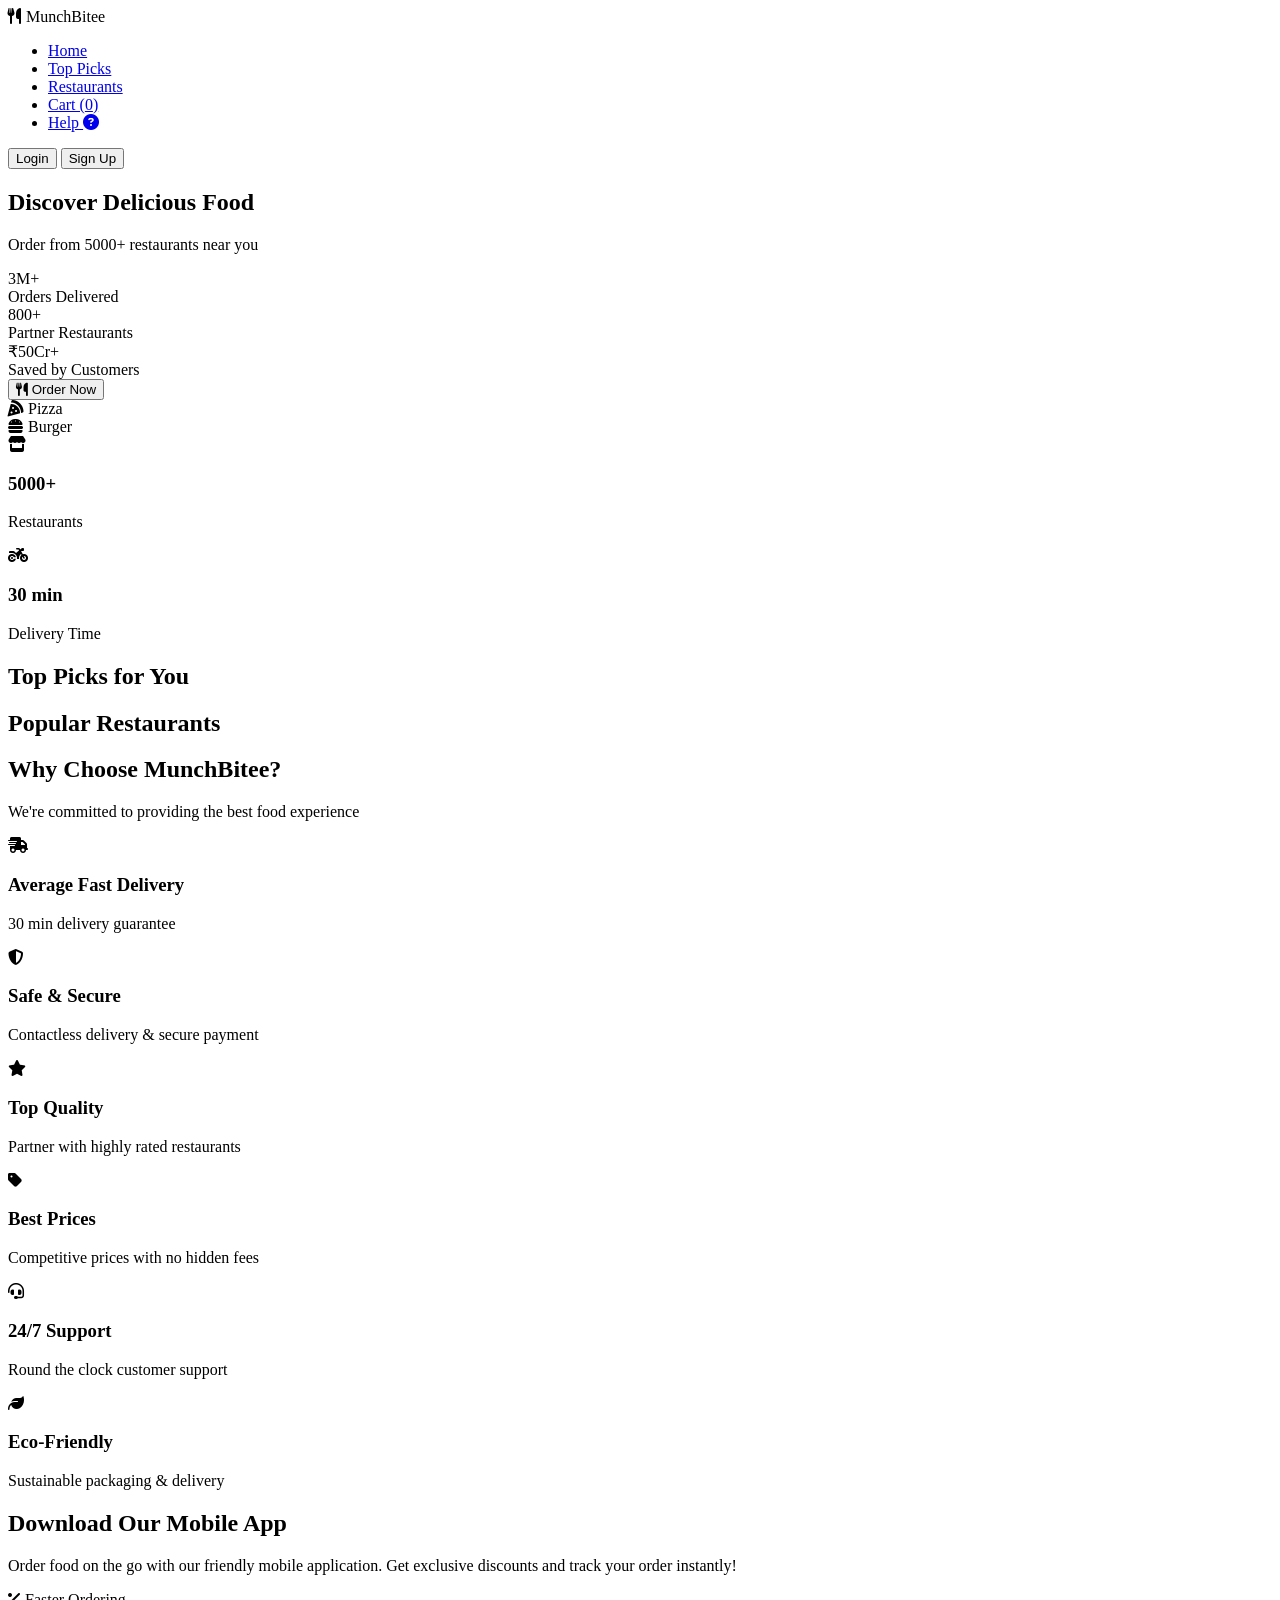
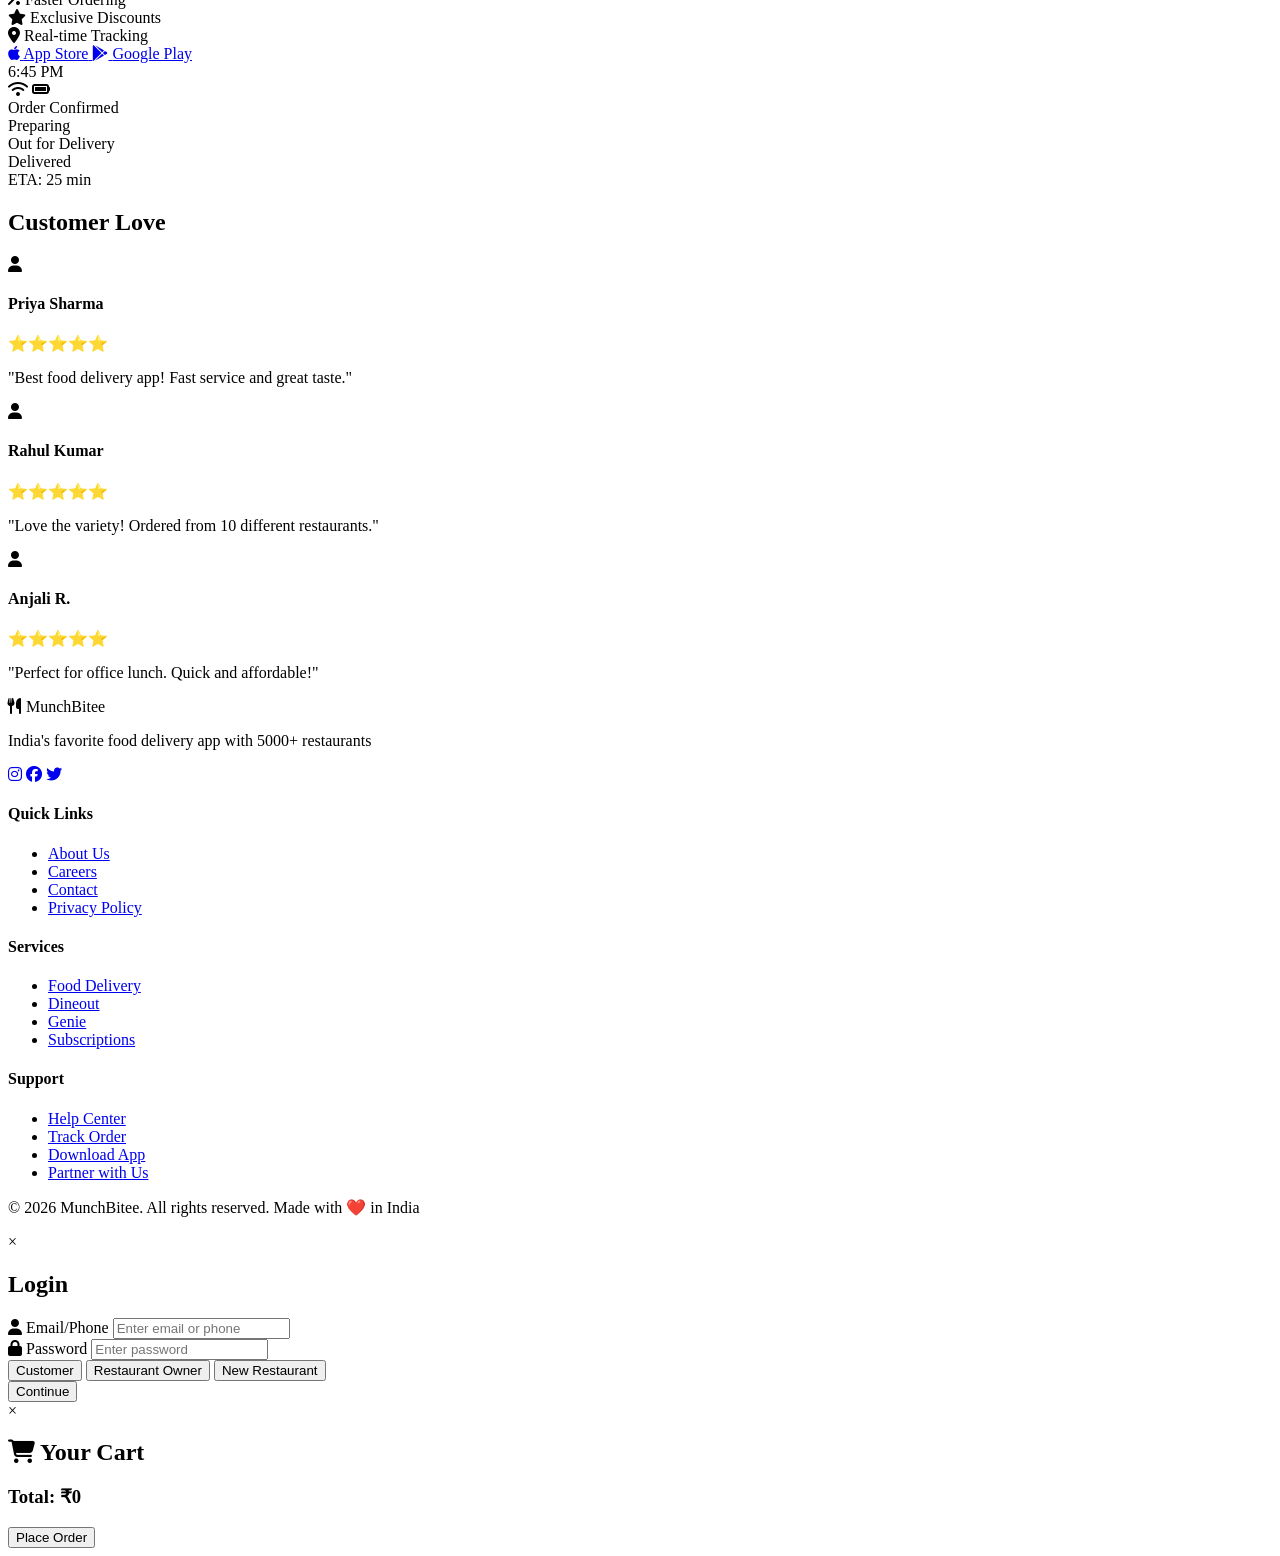
==== index.html @ c227f9e3 "added index.html" ====
<!DOCTYPE html>
<html lang="en">
<head>
    <meta charset="UTF-8">
    <meta name="viewport" content="width=device-width, initial-scale=1.0">
    <title>MunchMint - Best Food Delivery</title>
       <link rel="stylesheet" href="style.css">


    <link href="https://fonts.googleapis.com/css2?family=Poppins:wght@300;400;500;600;700&display=swap" rel="stylesheet">
    <link rel="stylesheet" href="https://cdnjs.cloudflare.com/ajax/libs/font-awesome/6.4.0/css/all.min.css">
</head>
<body>
    <!-- Header -->
    <header id="header">
        <nav class="navbar">
            <div class="nav-container">
                <div class="logo-section">
                    <div class="logo">
                        <i class="fas fa-utensils mint-logo"></i>
                        <span>MunchBitee</span>
                    </div>
                </div>
                <ul class="nav-menu">
                    <li><a href="#home" class="nav-link">Home</a></li>
                    <li><a href="#top-picks" class="nav-link">Top Picks</a></li>
                    <li><a href="#restaurants" class="nav-link">Restaurants</a></li>
                    <li><a href="cart.html" class="nav-link">Cart (<span id="cart-count">0</span>)</a></li>
                    <li><a href="help6.html" class="nav-link help-btn" >Help <i class="fas fa-question-circle"></i></a></li>
                </ul>
                <div class="auth-section" id="authSection">
                    <button class="btn btn-outline" onclick="showAuthModal('login')">Login</button>
                    <button class="btn btn-primary" onclick="showAuthModal('signup')">Sign Up</button>
                </div>
                <div class="hamburger" onclick="toggleMobileMenu()">
                    <span></span>
                    <span></span>
                    <span></span>
                </div>
            </div>
        </nav>
    </header>
<!-- Hero Section -->
<section id="home" class="hero">
    <div class="hero-content">
        <div class="hero-text">
            <h1 id="hero-title">Discover Delicious Food</h1>
            <p id="hero-subtitle">Order from 5000+ restaurants near you</p>
            <div class="hero-stats">
                <div class="stat">
                    <div class="stat-number">3M+</div>
                    <div>Orders Delivered</div>
                </div>
                <div class="stat">
                    <div class="stat-number">800+</div>
                    <div>Partner Restaurants</div>
                </div>
                <div class="stat">
                    <div class="stat-number">₹50Cr+</div>
                    <div>Saved by Customers</div>
                </div>
            </div>
            <div class="hero-buttons">
                <button class="btn btn-primary" onclick="scrollToSection('top-picks')">
                    <i class="fas fa-utensils"></i> Order Now
                </button>
            </div>
        </div>
        <div class="hero-image-container">
            <div id="hero-image" class="hero-image"></div>
        </div>
    </div>
</section>


    <!-- Stats Section (like screenshot) -->
    <section class="stats-section">
        <div class="container">
            <div class="stats-grid">
                <div class="food-item left-slide">
                    <i class="fas fa-pizza-slice"></i>
                    <span>Pizza</span>
                </div>
                <div class="food-item right-slide">
                    <i class="fas fa-hamburger"></i>
                    <span>Burger</span>
                </div>
                <div class="stat-card">
                    <div class="stat-icon"><i class="fas fa-store"></i></div>
                    <h3>5000+</h3>
                    <p>Restaurants</p>
                </div>
                <div class="stat-card">
                    <div class="stat-icon"><i class="fas fa-motorcycle"></i></div>
                    <h3>30 min</h3>
                    <p>Delivery Time</p>
                </div>
            </div>
        </div>
    </section>

    <!-- Top Picks -->
    <section id="top-picks" class="section top-picks-section">
        <div class="container">
            <h2 class="section-title">Top Picks for You</h2>
            <div class="top-picks-grid" id="topPicksGrid"></div>
        </div>
    </section>

    <!-- Restaurants -->
    <section id="restaurants" class="section restaurants-section">
        <div class="container">
            <h2 class="section-title">Popular Restaurants</h2>
            <div class="restaurants-grid" id="restaurantsGrid"></div>
        </div>
    </section>

    <!-- Why Choose Us Section -->
<section class="why-choose-section">
    <div class="container">
        <div class="section-header">
            <h2 class="section-title">Why Choose MunchBitee?</h2>
            <p class="section-subtitle">We're committed to providing the best food experience</p>
        </div>
        <div class="features-grid">
            <div class="feature-card">
                <div class="feature-icon">
                    <i class="fas fa-shipping-fast"></i>
                </div>
                <h3>Average Fast Delivery</h3>
                <p>30 min delivery guarantee</p>
            </div>
            <div class="feature-card">
                <div class="feature-icon">
                    <i class="fas fa-shield-alt"></i>
                </div>
                <h3>Safe & Secure</h3>
                <p>Contactless delivery & secure payment</p>
            </div>
            <div class="feature-card">
                <div class="feature-icon">
                    <i class="fas fa-star"></i>
                </div>
                <h3>Top Quality</h3>
                <p>Partner with highly rated restaurants</p>
            </div>
            <div class="feature-card">
                <div class="feature-icon">
                    <i class="fas fa-tag"></i>
                </div>
                <h3>Best Prices</h3>
                <p>Competitive prices with no hidden fees</p>
            </div>
            <div class="feature-card">
                <div class="feature-icon">
                    <i class="fas fa-headset"></i>
                </div>
                <h3>24/7 Support</h3>
                <p>Round the clock customer support</p>
            </div>
            <div class="feature-card">
                <div class="feature-icon">
                    <i class="fas fa-leaf"></i>
                </div>
                <h3>Eco-Friendly</h3>
                <p>Sustainable packaging & delivery</p>
            </div>
        </div>
    </div>
</section>

<!-- Download App Section -->
<section class="download-app-section">
    <div class="container">
        <div class="app-promo-content">
            <div class="app-info">
                <h2>Download Our Mobile App</h2>
                <p>Order food on the go with our friendly mobile application. Get exclusive discounts and track your order instantly!</p>
                <div class="app-features">
                    <div class="app-feature">
                        <i class="fas fa-percent"></i>
                        <span>Faster Ordering</span>
                    </div>
                    <div class="app-feature">
                        <i class="fas fa-star"></i>
                        <span>Exclusive Discounts</span>
                    </div>
                    <div class="app-feature">
                        <i class="fas fa-map-marker-alt"></i>
                        <span>Real-time Tracking</span>
                    </div>
                </div>
                <div class="app-buttons">
                    <a href="#" class="app-store-btn">
                        <i class="fab fa-apple"></i>
                        <span>App Store</span>
                    </a>
                    <a href="#" class="play-store-btn">
                        <i class="fab fa-google-play"></i>
                        <span>Google Play</span>
                    </a>
                </div>
            </div>
            <div class="app-mockup">
                <div class="phone-frame">
                    <div class="phone-screen">
                        <div class="screen-header">
                            <span class="time">6:45 PM</span>
                            <div class="status-icons">
                                <i class="fas fa-wifi"></i>
                                <i class="fas fa-battery-full"></i>
                            </div>
                        </div>
                        <div class="screen-content">
                            <div class="order-status">
                                <div class="status-item">
                                    <div class="status-icon green"></div>
                                    <span>Order Confirmed</span>
                                </div>
                                <div class="status-item">
                                    <div class="status-icon yellow"></div>
                                    <span>Preparing</span>
                                </div>
                                <div class="status-item">
                                    <div class="status-icon orange"></div>
                                    <span>Out for Delivery</span>
                                </div>
                                <div class="status-item">
                                    <div class="status-icon blue"></div>
                                    <span>Delivered</span>
                                </div>
                            </div>
                            <div class="estimated-time">ETA: 25 min</div>
                        </div>
                    </div>
                </div>
            </div>
        </div>
    </div>
</section>




    <!-- Feedback Section -->
    <section class="feedback-section">
        <div class="container">
            <h2>Customer Love</h2>
            <div class="feedback-grid">
                <div class="feedback-card">
                    <div class="feedback-header">
                        <i class="fas fa-user"></i>
                        <div>
                            <h4>Priya Sharma</h4>
                            <div class="rating">⭐⭐⭐⭐⭐</div>
                        </div>
                    </div>
                    <p>"Best food delivery app! Fast service and great taste."</p>
                </div>
                <div class="feedback-card">
                    <div class="feedback-header">
                        <i class="fas fa-user"></i>
                        <div>
                            <h4>Rahul Kumar</h4>
                            <div class="rating">⭐⭐⭐⭐⭐</div>
                        </div>
                    </div>
                    <p>"Love the variety! Ordered from 10 different restaurants."</p>
                </div>
                <div class="feedback-card">
                    <div class="feedback-header">
                        <i class="fas fa-user"></i>
                        <div>
                            <h4>Anjali R.</h4>
                            <div class="rating">⭐⭐⭐⭐⭐</div>
                        </div>
                    </div>
                    <p>"Perfect for office lunch. Quick and affordable!"</p>
                </div>
            </div>
        </div>
    </section>

    <!-- Footer -->
    <footer class="footer">
        <div class="container">
            <div class="footer-content">
                <div class="footer-section">
                    <div class="logo">
                        <i class="fas fa-utensils mint-logo"></i>
                        <span>MunchBitee</span>
                    </div>
                    <p>India's favorite food delivery app with 5000+ restaurants</p>
                    <div class="social-links">
                        <a href="#"><i class="fab fa-instagram"></i></a>
                        <a href="#"><i class="fab fa-facebook"></i></a>
                        <a href="#"><i class="fab fa-twitter"></i></a>
                    </div>
                </div>
                <div class="footer-section">
                    <h4>Quick Links</h4>
                    <ul>
                        <li><a href="#">About Us</a></li>
                        <li><a href="#">Careers</a></li>
                        <li><a href="#">Contact</a></li>
                        <li><a href="#">Privacy Policy</a></li>
                    </ul>
                </div>
                <div class="footer-section">
                    <h4>Services</h4>
                    <ul>
                        <li><a href="#">Food Delivery</a></li>
                        <li><a href="#">Dineout</a></li>
                        <li><a href="#">Genie</a></li>
                        <li><a href="#">Subscriptions</a></li>
                    </ul>
                </div>
                <div class="footer-section">
                    <h4>Support</h4>
                    <ul>
                        <li><a href="#" onclick="showHelp()">Help Center</a></li>
                        <li><a href="#">Track Order</a></li>
                        <li><a href="#">Download App</a></li>
                        <li><a href="#">Partner with Us</a></li>
                    </ul>
                </div>
            </div>
            <div class="footer-bottom">
                <p>&copy; 2026 MunchBitee. All rights reserved. Made with ❤️ in India</p>
            </div>
        </div>
    </footer>

    <!-- Modals -->
    <div id="authModal" class="modal">
        <div class="modal-content">
            <span class="close" onclick="closeModal()">&times;</span>
            <h2 id="modalTitle">Login</h2>
            <form id="authForm">
                <div class="form-group">
                    <label><i class="fas fa-user"></i> Email/Phone</label>
                    <input type="text" id="authInput" placeholder="Enter email or phone" required>
                </div>
                <div class="form-group">
                    <label><i class="fas fa-lock"></i> Password</label>
                    <input type="password" id="password" placeholder="Enter password" required>
                </div>
                <div class="auth-tabs">
                    <button type="button" class="tab-btn active" data-role="user">Customer</button>
                    <button type="button" class="tab-btn" data-role="owner">Restaurant Owner</button>
                    <button type="button" class="tab-btn" data-role="new-restaurant">New Restaurant</button>
                </div>
                <button type="submit" class="btn btn-primary full-width">Continue</button>
            </form>
        </div>
    </div>

    <div id="cartModal" class="modal">
        <div class="modal-content large">
            <span class="close" onclick="closeCart()">&times;</span>
            <h2><i class="fas fa-shopping-cart"></i> Your Cart</h2>
            <div id="cartItemsContainer"></div>
            <div class="cart-total">
                <h3>Total: <span id="cartTotal">₹0</span></h3>
                <button class="btn btn-primary full-width" onclick="placeOrder()">Place Order</button>
            </div>
        </div>
    </div>
<script src="script.js"></script>

   <script src="js/cart.js"></script>



</body>
</html>
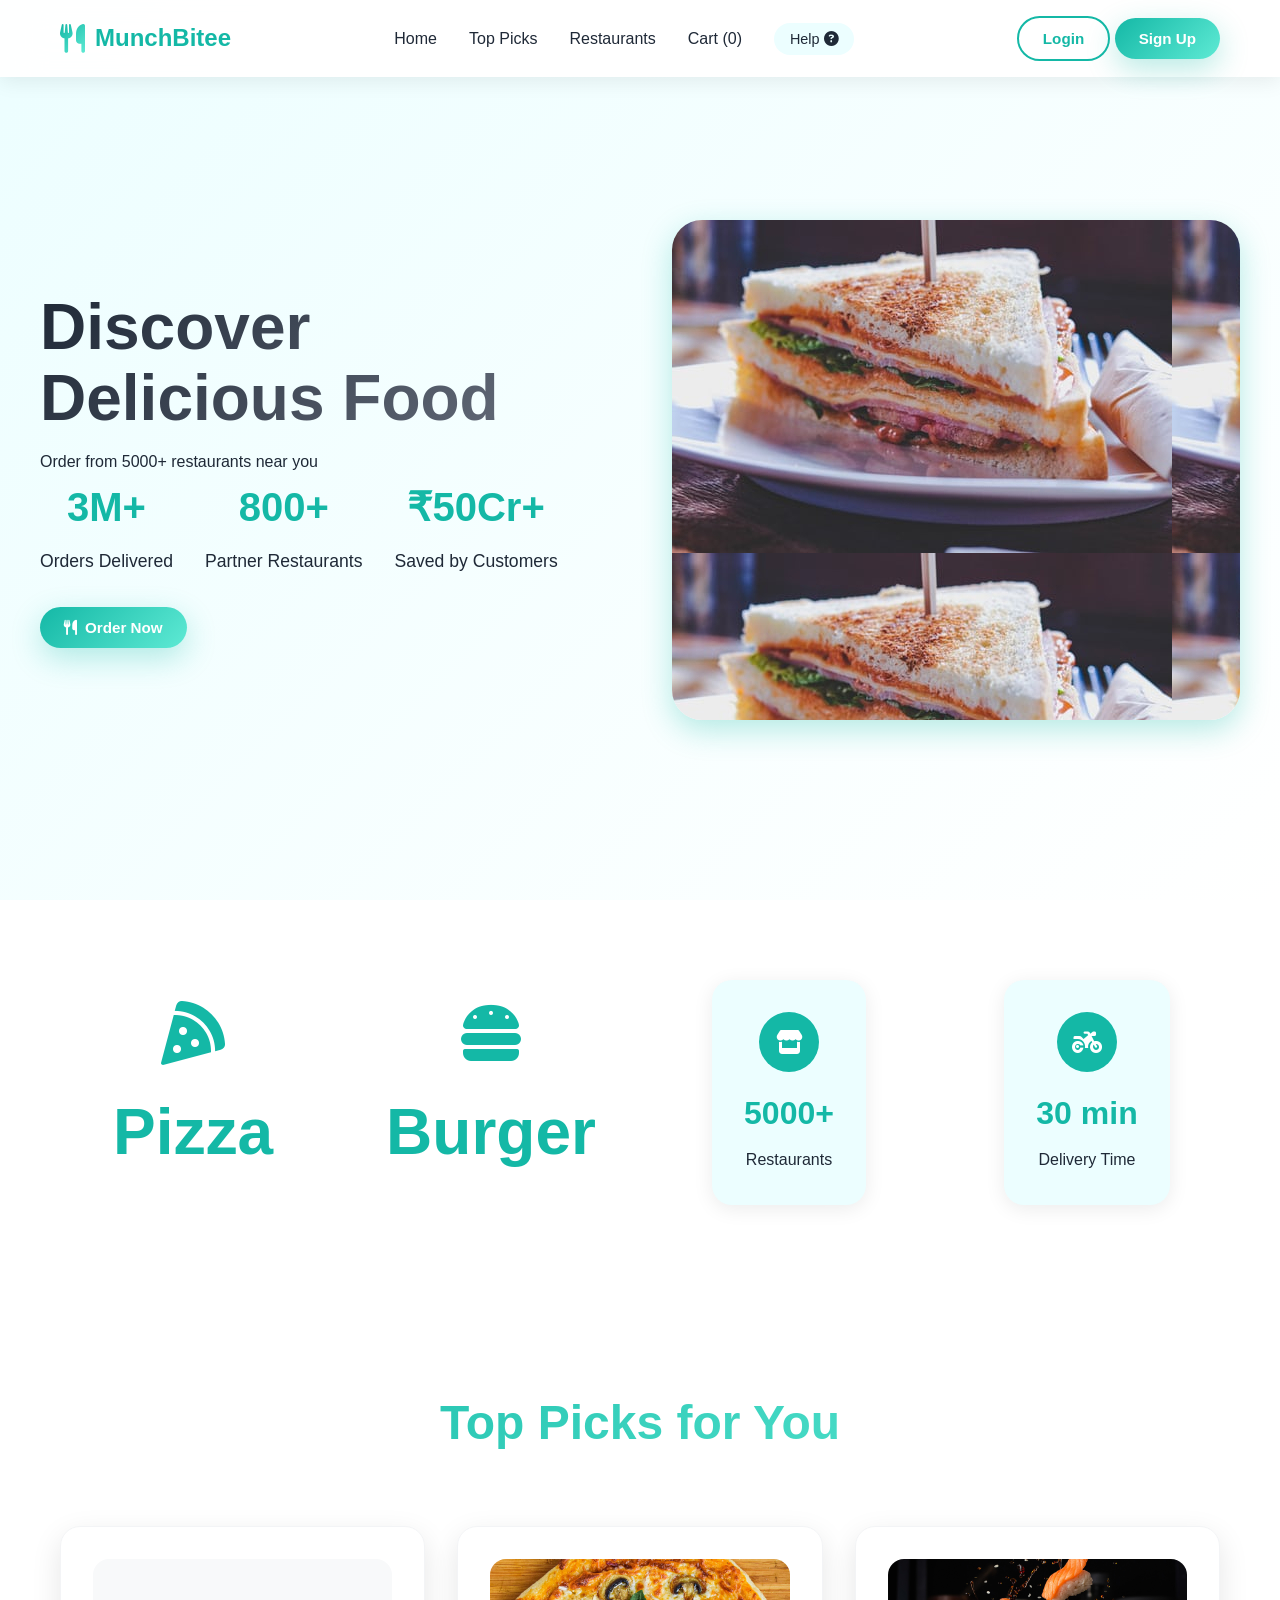
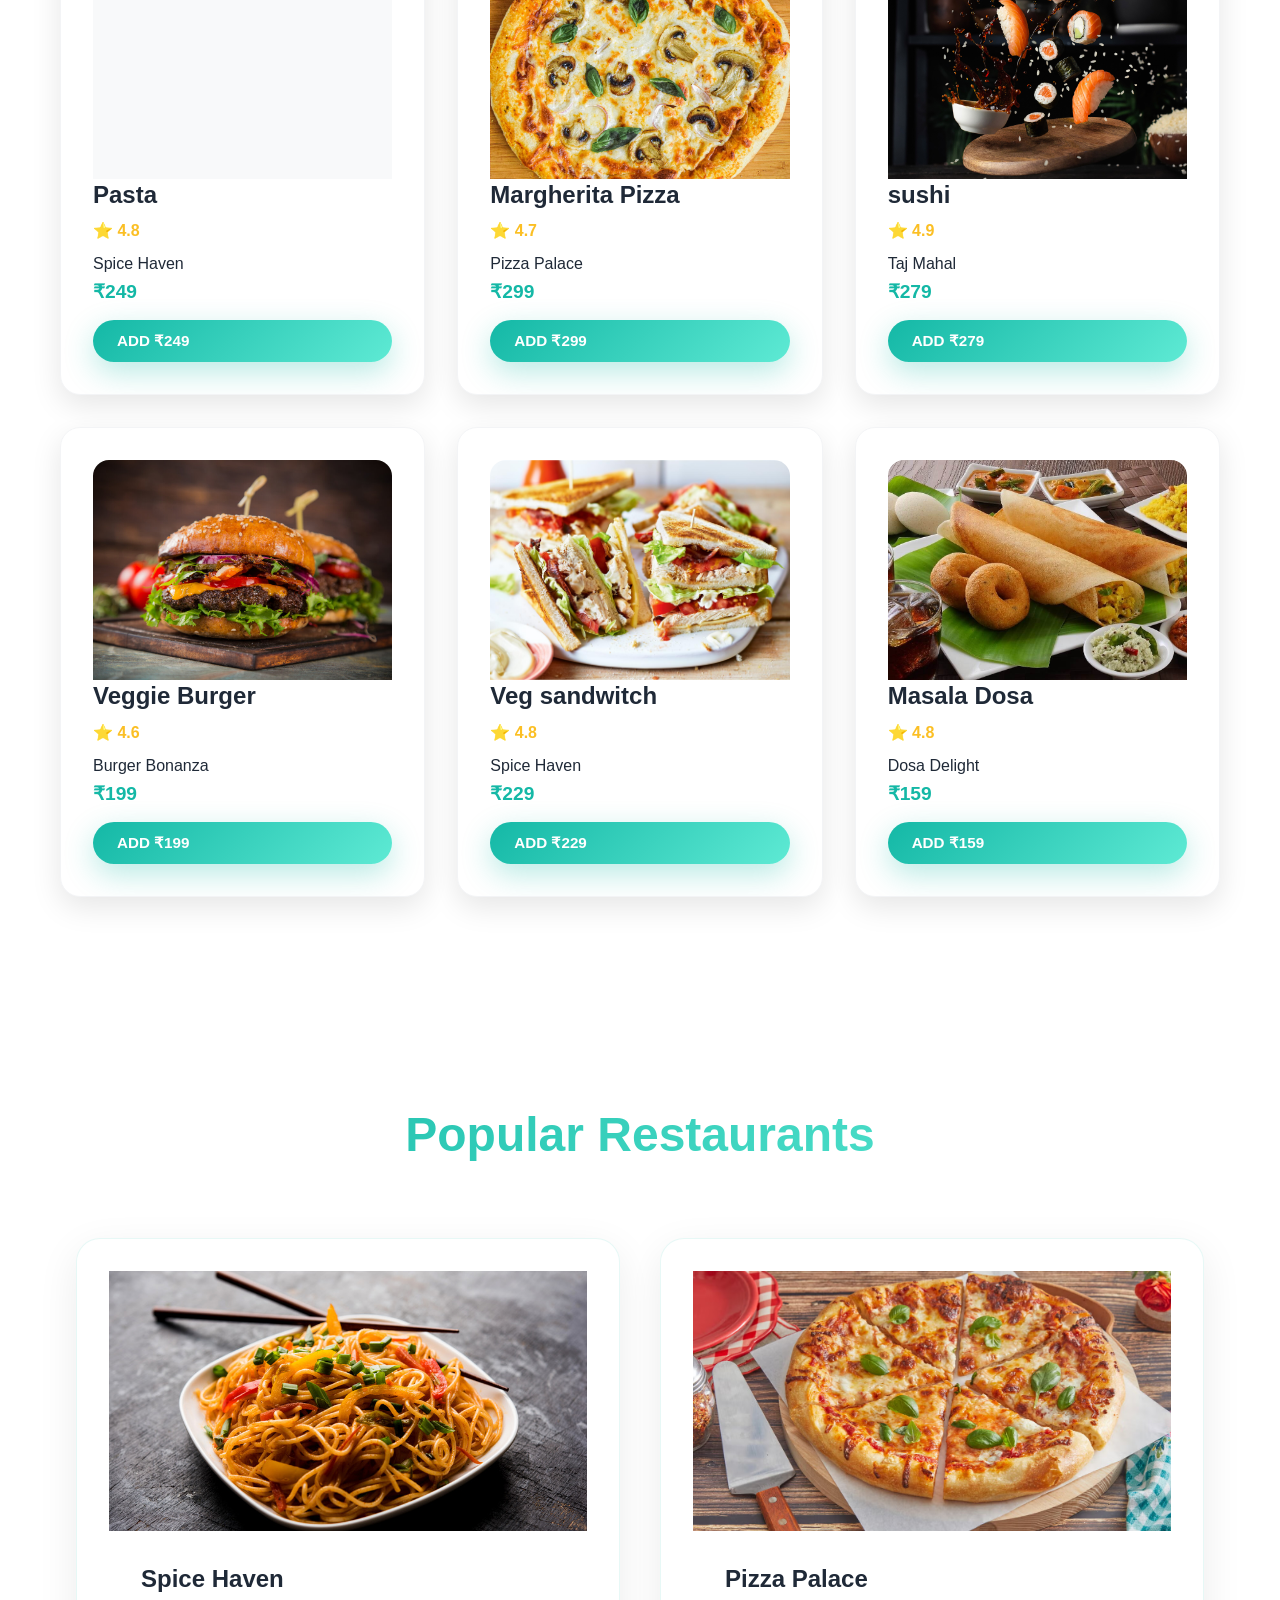
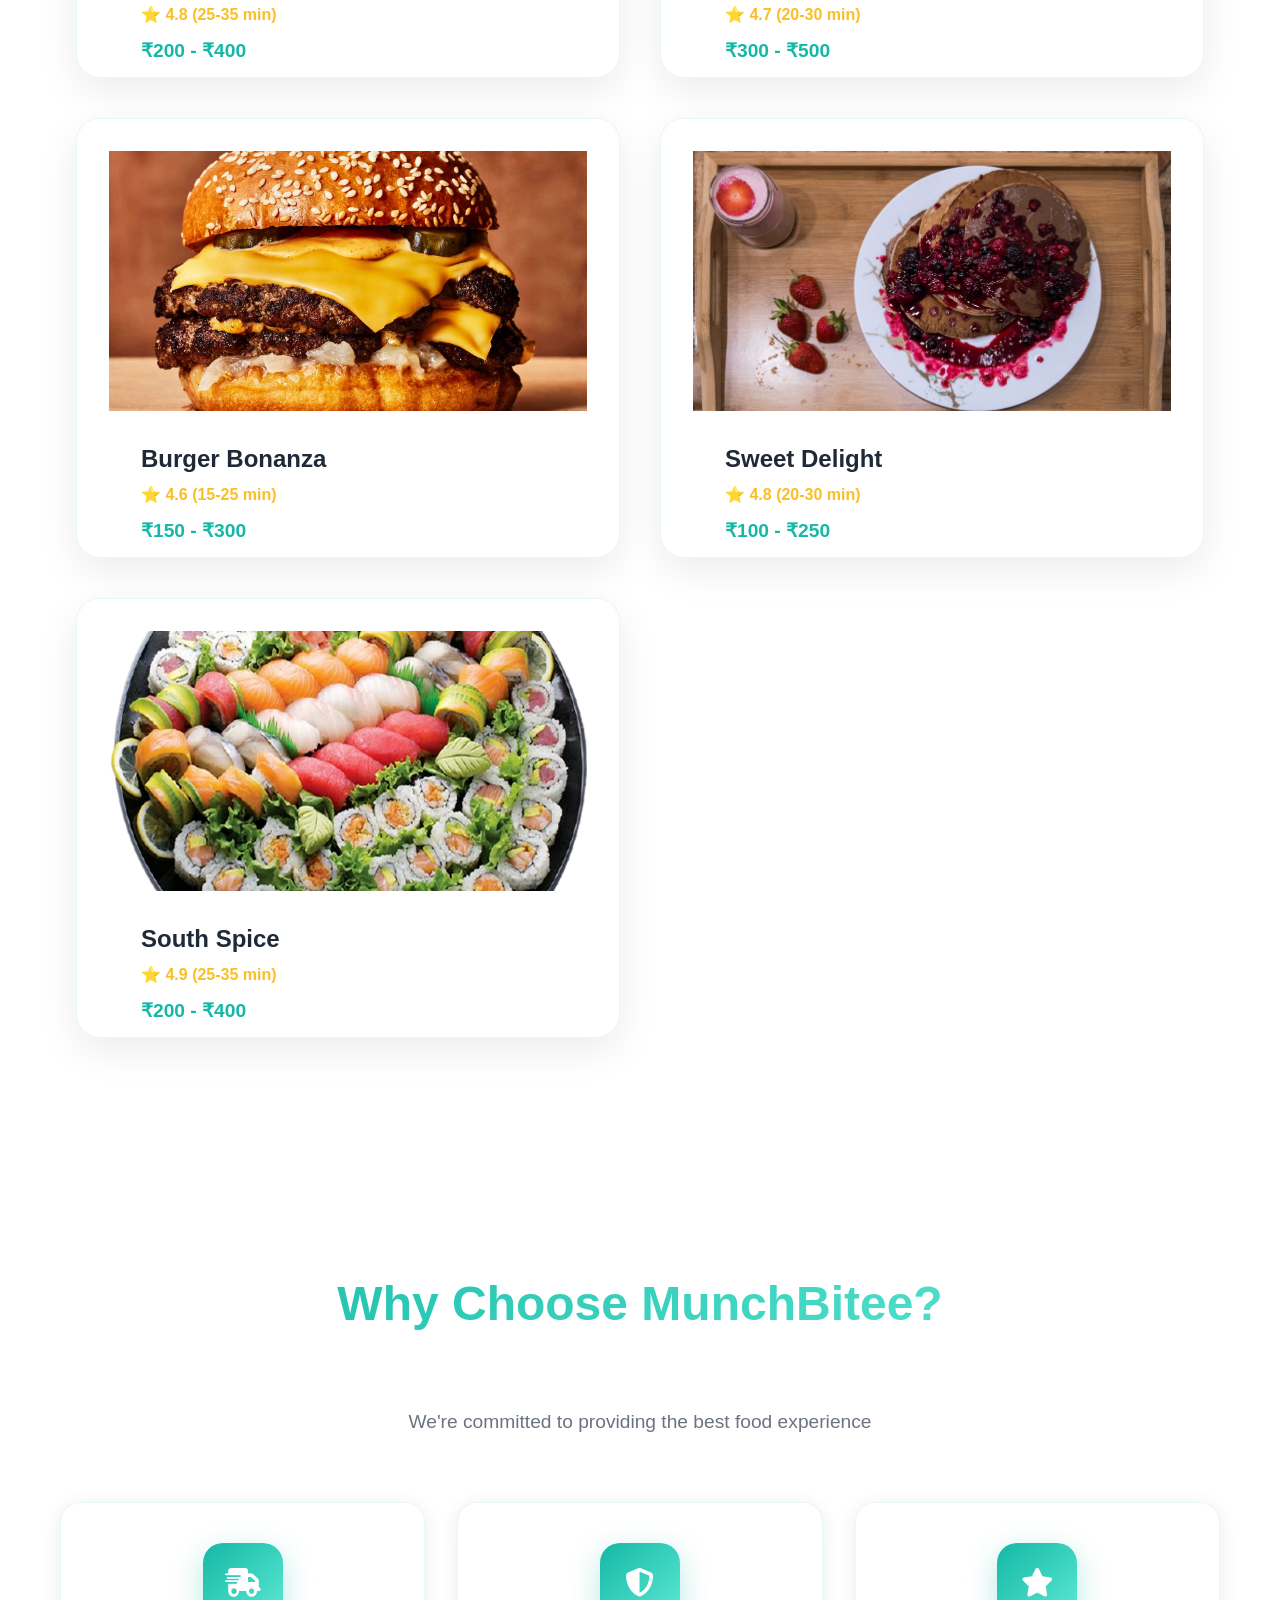
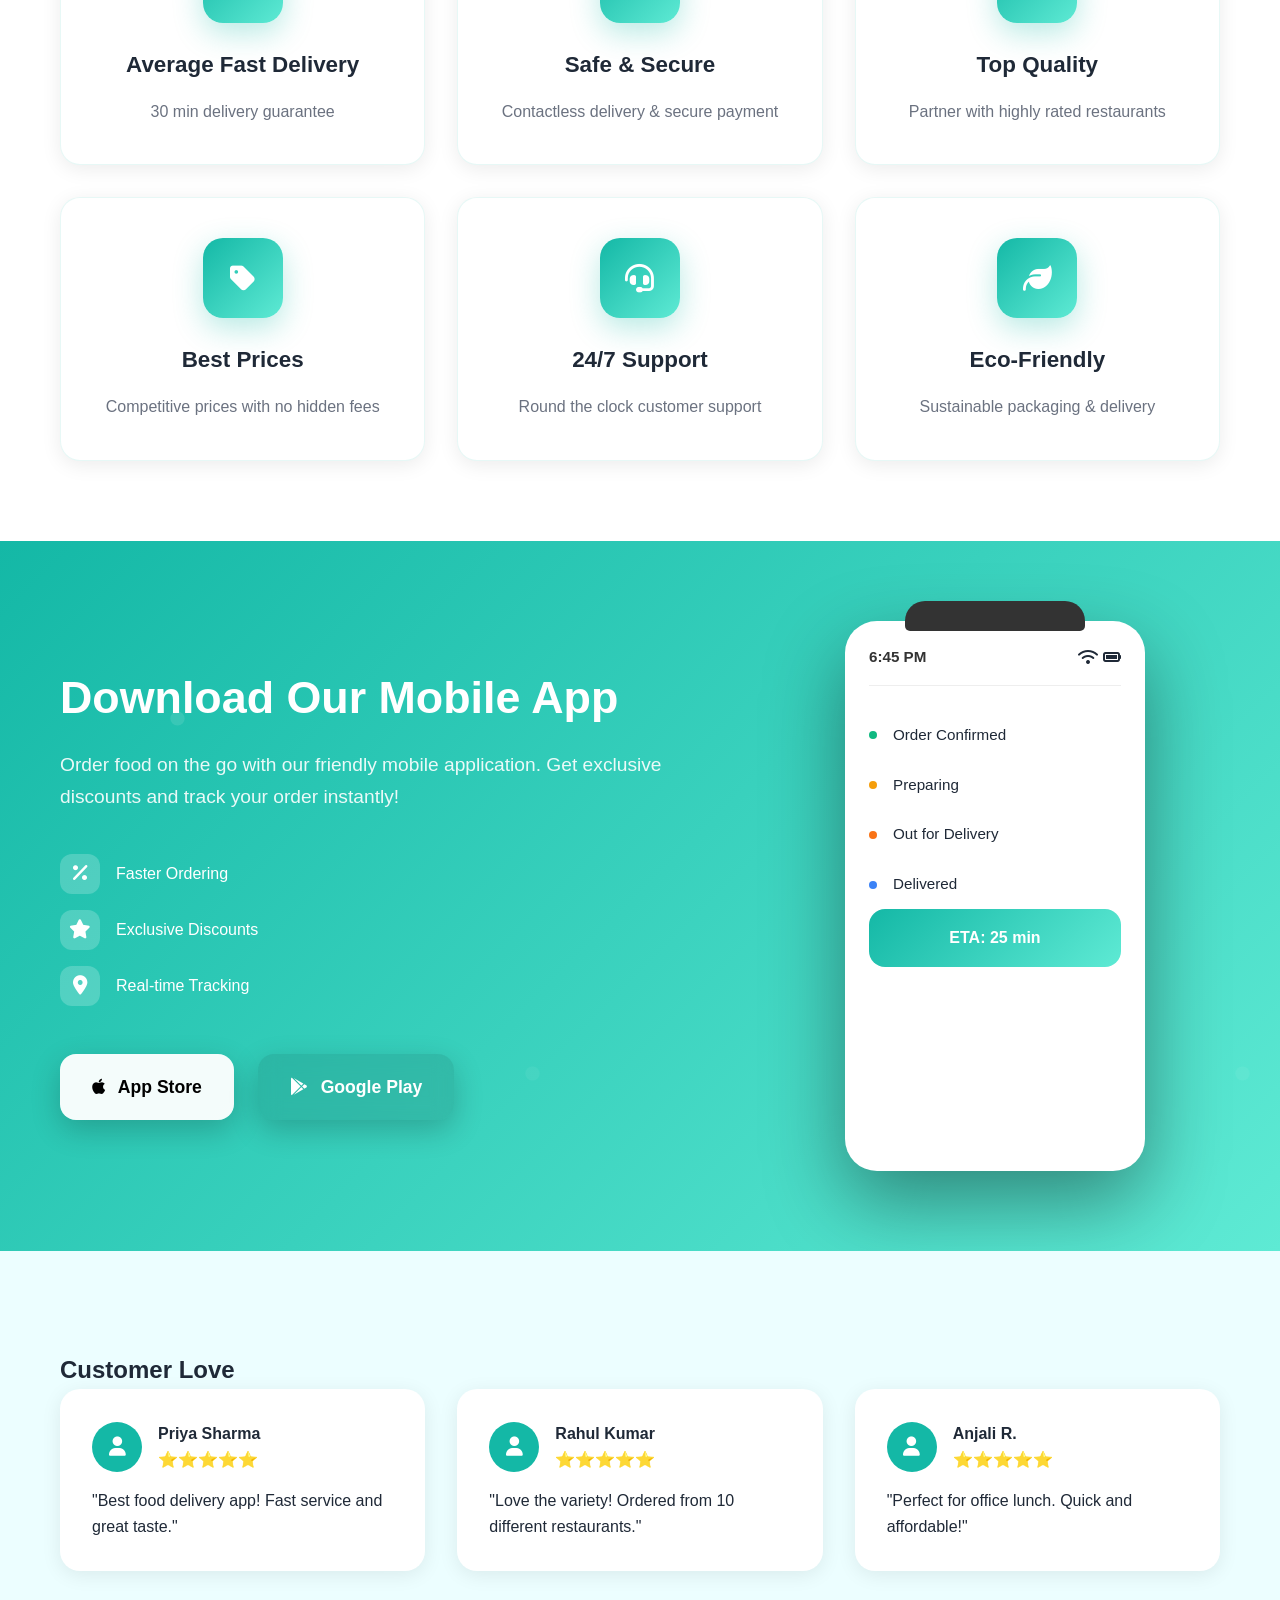
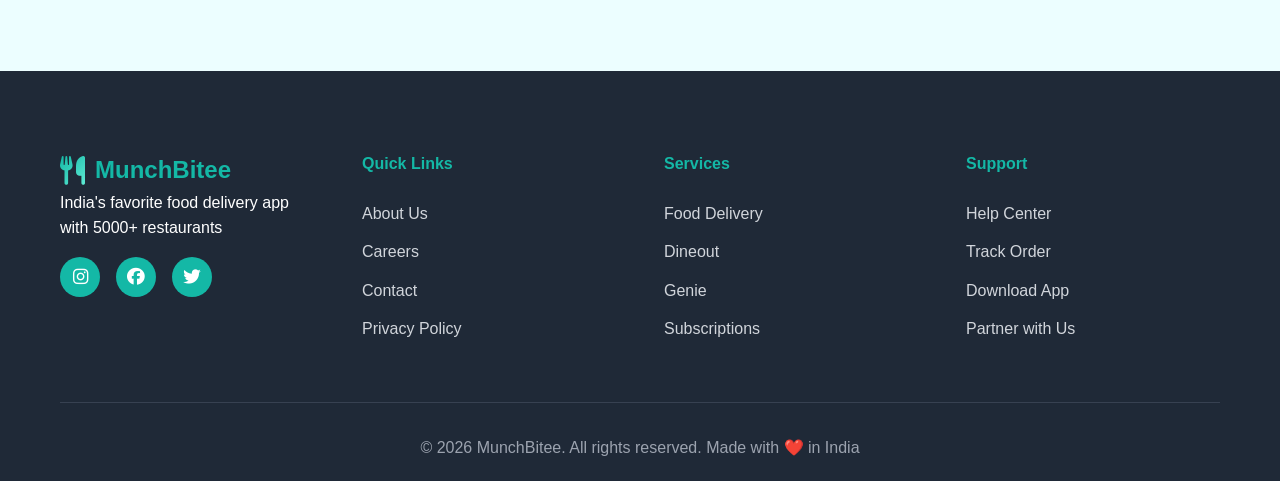
==== commit 99809079: "first commit" ====
--- a/index.html
+++ b/index.html
@@ -1,376 +1,376 @@
-<!DOCTYPE html>
-<html lang="en">
-<head>
-    <meta charset="UTF-8">
-    <meta name="viewport" content="width=device-width, initial-scale=1.0">
-    <title>MunchMint - Best Food Delivery</title>
-       <link rel="stylesheet" href="style.css">
-
-
-    <link href="https://fonts.googleapis.com/css2?family=Poppins:wght@300;400;500;600;700&display=swap" rel="stylesheet">
-    <link rel="stylesheet" href="https://cdnjs.cloudflare.com/ajax/libs/font-awesome/6.4.0/css/all.min.css">
-</head>
-<body>
-    <!-- Header -->
-    <header id="header">
-        <nav class="navbar">
-            <div class="nav-container">
-                <div class="logo-section">
-                    <div class="logo">
-                        <i class="fas fa-utensils mint-logo"></i>
-                        <span>MunchBitee</span>
-                    </div>
-                </div>
-                <ul class="nav-menu">
-                    <li><a href="#home" class="nav-link">Home</a></li>
-                    <li><a href="#top-picks" class="nav-link">Top Picks</a></li>
-                    <li><a href="#restaurants" class="nav-link">Restaurants</a></li>
-                    <li><a href="cart.html" class="nav-link">Cart (<span id="cart-count">0</span>)</a></li>
-                    <li><a href="help6.html" class="nav-link help-btn" >Help <i class="fas fa-question-circle"></i></a></li>
-                </ul>
-                <div class="auth-section" id="authSection">
-                    <button class="btn btn-outline" onclick="showAuthModal('login')">Login</button>
-                    <button class="btn btn-primary" onclick="showAuthModal('signup')">Sign Up</button>
-                </div>
-                <div class="hamburger" onclick="toggleMobileMenu()">
-                    <span></span>
-                    <span></span>
-                    <span></span>
-                </div>
-            </div>
-        </nav>
-    </header>
-<!-- Hero Section -->
-<section id="home" class="hero">
-    <div class="hero-content">
-        <div class="hero-text">
-            <h1 id="hero-title">Discover Delicious Food</h1>
-            <p id="hero-subtitle">Order from 5000+ restaurants near you</p>
-            <div class="hero-stats">
-                <div class="stat">
-                    <div class="stat-number">3M+</div>
-                    <div>Orders Delivered</div>
-                </div>
-                <div class="stat">
-                    <div class="stat-number">800+</div>
-                    <div>Partner Restaurants</div>
-                </div>
-                <div class="stat">
-                    <div class="stat-number">₹50Cr+</div>
-                    <div>Saved by Customers</div>
-                </div>
-            </div>
-            <div class="hero-buttons">
-                <button class="btn btn-primary" onclick="scrollToSection('top-picks')">
-                    <i class="fas fa-utensils"></i> Order Now
-                </button>
-            </div>
-        </div>
-        <div class="hero-image-container">
-            <div id="hero-image" class="hero-image"></div>
-        </div>
-    </div>
-</section>
-
-
-    <!-- Stats Section (like screenshot) -->
-    <section class="stats-section">
-        <div class="container">
-            <div class="stats-grid">
-                <div class="food-item left-slide">
-                    <i class="fas fa-pizza-slice"></i>
-                    <span>Pizza</span>
-                </div>
-                <div class="food-item right-slide">
-                    <i class="fas fa-hamburger"></i>
-                    <span>Burger</span>
-                </div>
-                <div class="stat-card">
-                    <div class="stat-icon"><i class="fas fa-store"></i></div>
-                    <h3>5000+</h3>
-                    <p>Restaurants</p>
-                </div>
-                <div class="stat-card">
-                    <div class="stat-icon"><i class="fas fa-motorcycle"></i></div>
-                    <h3>30 min</h3>
-                    <p>Delivery Time</p>
-                </div>
-            </div>
-        </div>
-    </section>
-
-    <!-- Top Picks -->
-    <section id="top-picks" class="section top-picks-section">
-        <div class="container">
-            <h2 class="section-title">Top Picks for You</h2>
-            <div class="top-picks-grid" id="topPicksGrid"></div>
-        </div>
-    </section>
-
-    <!-- Restaurants -->
-    <section id="restaurants" class="section restaurants-section">
-        <div class="container">
-            <h2 class="section-title">Popular Restaurants</h2>
-            <div class="restaurants-grid" id="restaurantsGrid"></div>
-        </div>
-    </section>
-
-    <!-- Why Choose Us Section -->
-<section class="why-choose-section">
-    <div class="container">
-        <div class="section-header">
-            <h2 class="section-title">Why Choose MunchBitee?</h2>
-            <p class="section-subtitle">We're committed to providing the best food experience</p>
-        </div>
-        <div class="features-grid">
-            <div class="feature-card">
-                <div class="feature-icon">
-                    <i class="fas fa-shipping-fast"></i>
-                </div>
-                <h3>Average Fast Delivery</h3>
-                <p>30 min delivery guarantee</p>
-            </div>
-            <div class="feature-card">
-                <div class="feature-icon">
-                    <i class="fas fa-shield-alt"></i>
-                </div>
-                <h3>Safe & Secure</h3>
-                <p>Contactless delivery & secure payment</p>
-            </div>
-            <div class="feature-card">
-                <div class="feature-icon">
-                    <i class="fas fa-star"></i>
-                </div>
-                <h3>Top Quality</h3>
-                <p>Partner with highly rated restaurants</p>
-            </div>
-            <div class="feature-card">
-                <div class="feature-icon">
-                    <i class="fas fa-tag"></i>
-                </div>
-                <h3>Best Prices</h3>
-                <p>Competitive prices with no hidden fees</p>
-            </div>
-            <div class="feature-card">
-                <div class="feature-icon">
-                    <i class="fas fa-headset"></i>
-                </div>
-                <h3>24/7 Support</h3>
-                <p>Round the clock customer support</p>
-            </div>
-            <div class="feature-card">
-                <div class="feature-icon">
-                    <i class="fas fa-leaf"></i>
-                </div>
-                <h3>Eco-Friendly</h3>
-                <p>Sustainable packaging & delivery</p>
-            </div>
-        </div>
-    </div>
-</section>
-
-<!-- Download App Section -->
-<section class="download-app-section">
-    <div class="container">
-        <div class="app-promo-content">
-            <div class="app-info">
-                <h2>Download Our Mobile App</h2>
-                <p>Order food on the go with our friendly mobile application. Get exclusive discounts and track your order instantly!</p>
-                <div class="app-features">
-                    <div class="app-feature">
-                        <i class="fas fa-percent"></i>
-                        <span>Faster Ordering</span>
-                    </div>
-                    <div class="app-feature">
-                        <i class="fas fa-star"></i>
-                        <span>Exclusive Discounts</span>
-                    </div>
-                    <div class="app-feature">
-                        <i class="fas fa-map-marker-alt"></i>
-                        <span>Real-time Tracking</span>
-                    </div>
-                </div>
-                <div class="app-buttons">
-                    <a href="#" class="app-store-btn">
-                        <i class="fab fa-apple"></i>
-                        <span>App Store</span>
-                    </a>
-                    <a href="#" class="play-store-btn">
-                        <i class="fab fa-google-play"></i>
-                        <span>Google Play</span>
-                    </a>
-                </div>
-            </div>
-            <div class="app-mockup">
-                <div class="phone-frame">
-                    <div class="phone-screen">
-                        <div class="screen-header">
-                            <span class="time">6:45 PM</span>
-                            <div class="status-icons">
-                                <i class="fas fa-wifi"></i>
-                                <i class="fas fa-battery-full"></i>
-                            </div>
-                        </div>
-                        <div class="screen-content">
-                            <div class="order-status">
-                                <div class="status-item">
-                                    <div class="status-icon green"></div>
-                                    <span>Order Confirmed</span>
-                                </div>
-                                <div class="status-item">
-                                    <div class="status-icon yellow"></div>
-                                    <span>Preparing</span>
-                                </div>
-                                <div class="status-item">
-                                    <div class="status-icon orange"></div>
-                                    <span>Out for Delivery</span>
-                                </div>
-                                <div class="status-item">
-                                    <div class="status-icon blue"></div>
-                                    <span>Delivered</span>
-                                </div>
-                            </div>
-                            <div class="estimated-time">ETA: 25 min</div>
-                        </div>
-                    </div>
-                </div>
-            </div>
-        </div>
-    </div>
-</section>
-
-
-
-
-    <!-- Feedback Section -->
-    <section class="feedback-section">
-        <div class="container">
-            <h2>Customer Love</h2>
-            <div class="feedback-grid">
-                <div class="feedback-card">
-                    <div class="feedback-header">
-                        <i class="fas fa-user"></i>
-                        <div>
-                            <h4>Priya Sharma</h4>
-                            <div class="rating">⭐⭐⭐⭐⭐</div>
-                        </div>
-                    </div>
-                    <p>"Best food delivery app! Fast service and great taste."</p>
-                </div>
-                <div class="feedback-card">
-                    <div class="feedback-header">
-                        <i class="fas fa-user"></i>
-                        <div>
-                            <h4>Rahul Kumar</h4>
-                            <div class="rating">⭐⭐⭐⭐⭐</div>
-                        </div>
-                    </div>
-                    <p>"Love the variety! Ordered from 10 different restaurants."</p>
-                </div>
-                <div class="feedback-card">
-                    <div class="feedback-header">
-                        <i class="fas fa-user"></i>
-                        <div>
-                            <h4>Anjali R.</h4>
-                            <div class="rating">⭐⭐⭐⭐⭐</div>
-                        </div>
-                    </div>
-                    <p>"Perfect for office lunch. Quick and affordable!"</p>
-                </div>
-            </div>
-        </div>
-    </section>
-
-    <!-- Footer -->
-    <footer class="footer">
-        <div class="container">
-            <div class="footer-content">
-                <div class="footer-section">
-                    <div class="logo">
-                        <i class="fas fa-utensils mint-logo"></i>
-                        <span>MunchBitee</span>
-                    </div>
-                    <p>India's favorite food delivery app with 5000+ restaurants</p>
-                    <div class="social-links">
-                        <a href="#"><i class="fab fa-instagram"></i></a>
-                        <a href="#"><i class="fab fa-facebook"></i></a>
-                        <a href="#"><i class="fab fa-twitter"></i></a>
-                    </div>
-                </div>
-                <div class="footer-section">
-                    <h4>Quick Links</h4>
-                    <ul>
-                        <li><a href="#">About Us</a></li>
-                        <li><a href="#">Careers</a></li>
-                        <li><a href="#">Contact</a></li>
-                        <li><a href="#">Privacy Policy</a></li>
-                    </ul>
-                </div>
-                <div class="footer-section">
-                    <h4>Services</h4>
-                    <ul>
-                        <li><a href="#">Food Delivery</a></li>
-                        <li><a href="#">Dineout</a></li>
-                        <li><a href="#">Genie</a></li>
-                        <li><a href="#">Subscriptions</a></li>
-                    </ul>
-                </div>
-                <div class="footer-section">
-                    <h4>Support</h4>
-                    <ul>
-                        <li><a href="#" onclick="showHelp()">Help Center</a></li>
-                        <li><a href="#">Track Order</a></li>
-                        <li><a href="#">Download App</a></li>
-                        <li><a href="#">Partner with Us</a></li>
-                    </ul>
-                </div>
-            </div>
-            <div class="footer-bottom">
-                <p>&copy; 2026 MunchBitee. All rights reserved. Made with ❤️ in India</p>
-            </div>
-        </div>
-    </footer>
-
-    <!-- Modals -->
-    <div id="authModal" class="modal">
-        <div class="modal-content">
-            <span class="close" onclick="closeModal()">&times;</span>
-            <h2 id="modalTitle">Login</h2>
-            <form id="authForm">
-                <div class="form-group">
-                    <label><i class="fas fa-user"></i> Email/Phone</label>
-                    <input type="text" id="authInput" placeholder="Enter email or phone" required>
-                </div>
-                <div class="form-group">
-                    <label><i class="fas fa-lock"></i> Password</label>
-                    <input type="password" id="password" placeholder="Enter password" required>
-                </div>
-                <div class="auth-tabs">
-                    <button type="button" class="tab-btn active" data-role="user">Customer</button>
-                    <button type="button" class="tab-btn" data-role="owner">Restaurant Owner</button>
-                    <button type="button" class="tab-btn" data-role="new-restaurant">New Restaurant</button>
-                </div>
-                <button type="submit" class="btn btn-primary full-width">Continue</button>
-            </form>
-        </div>
-    </div>
-
-    <div id="cartModal" class="modal">
-        <div class="modal-content large">
-            <span class="close" onclick="closeCart()">&times;</span>
-            <h2><i class="fas fa-shopping-cart"></i> Your Cart</h2>
-            <div id="cartItemsContainer"></div>
-            <div class="cart-total">
-                <h3>Total: <span id="cartTotal">₹0</span></h3>
-                <button class="btn btn-primary full-width" onclick="placeOrder()">Place Order</button>
-            </div>
-        </div>
-    </div>
-<script src="script.js"></script>
-
-   <script src="js/cart.js"></script>
-
-
-
-</body>
-</html>
+<!DOCTYPE html>
+<html lang="en">
+<head>
+    <meta charset="UTF-8">
+    <meta name="viewport" content="width=device-width, initial-scale=1.0">
+    <title>MunchMint - Best Food Delivery</title>
+       <link rel="stylesheet" href="style.css">
+
+
+    <link href="https://fonts.googleapis.com/css2?family=Poppins:wght@300;400;500;600;700&display=swap" rel="stylesheet">
+    <link rel="stylesheet" href="https://cdnjs.cloudflare.com/ajax/libs/font-awesome/6.4.0/css/all.min.css">
+</head>
+<body>
+    <!-- Header -->
+    <header id="header">
+        <nav class="navbar">
+            <div class="nav-container">
+                <div class="logo-section">
+                    <div class="logo">
+                        <i class="fas fa-utensils mint-logo"></i>
+                        <span>MunchBitee</span>
+                    </div>
+                </div>
+                <ul class="nav-menu">
+                    <li><a href="#home" class="nav-link">Home</a></li>
+                    <li><a href="#top-picks" class="nav-link">Top Picks</a></li>
+                    <li><a href="#restaurants" class="nav-link">Restaurants</a></li>
+                    <li><a href="cart.html" class="nav-link">Cart (<span id="cart-count">0</span>)</a></li>
+                    <li><a href="help6.html" class="nav-link help-btn" >Help <i class="fas fa-question-circle"></i></a></li>
+                </ul>
+                <div class="auth-section" id="authSection">
+                    <button class="btn btn-outline" onclick="showAuthModal('login')">Login</button>
+                    <button class="btn btn-primary" onclick="showAuthModal('signup')">Sign Up</button>
+                </div>
+                <div class="hamburger" onclick="toggleMobileMenu()">
+                    <span></span>
+                    <span></span>
+                    <span></span>
+                </div>
+            </div>
+        </nav>
+    </header>
+<!-- Hero Section -->
+<section id="home" class="hero">
+    <div class="hero-content">
+        <div class="hero-text">
+            <h1 id="hero-title">Discover Delicious Food</h1>
+            <p id="hero-subtitle">Order from 5000+ restaurants near you</p>
+            <div class="hero-stats">
+                <div class="stat">
+                    <div class="stat-number">3M+</div>
+                    <div>Orders Delivered</div>
+                </div>
+                <div class="stat">
+                    <div class="stat-number">800+</div>
+                    <div>Partner Restaurants</div>
+                </div>
+                <div class="stat">
+                    <div class="stat-number">₹50Cr+</div>
+                    <div>Saved by Customers</div>
+                </div>
+            </div>
+            <div class="hero-buttons">
+                <button class="btn btn-primary" onclick="scrollToSection('top-picks')">
+                    <i class="fas fa-utensils"></i> Order Now
+                </button>
+            </div>
+        </div>
+        <div class="hero-image-container">
+            <div id="hero-image" class="hero-image"></div>
+        </div>
+    </div>
+</section>
+
+
+    <!-- Stats Section (like screenshot) -->
+    <section class="stats-section">
+        <div class="container">
+            <div class="stats-grid">
+                <div class="food-item left-slide">
+                    <i class="fas fa-pizza-slice"></i>
+                    <span>Pizza</span>
+                </div>
+                <div class="food-item right-slide">
+                    <i class="fas fa-hamburger"></i>
+                    <span>Burger</span>
+                </div>
+                <div class="stat-card">
+                    <div class="stat-icon"><i class="fas fa-store"></i></div>
+                    <h3>5000+</h3>
+                    <p>Restaurants</p>
+                </div>
+                <div class="stat-card">
+                    <div class="stat-icon"><i class="fas fa-motorcycle"></i></div>
+                    <h3>30 min</h3>
+                    <p>Delivery Time</p>
+                </div>
+            </div>
+        </div>
+    </section>
+
+    <!-- Top Picks -->
+    <section id="top-picks" class="section top-picks-section">
+        <div class="container">
+            <h2 class="section-title">Top Picks for You</h2>
+            <div class="top-picks-grid" id="topPicksGrid"></div>
+        </div>
+    </section>
+
+    <!-- Restaurants -->
+    <section id="restaurants" class="section restaurants-section">
+        <div class="container">
+            <h2 class="section-title">Popular Restaurants</h2>
+            <div class="restaurants-grid" id="restaurantsGrid"></div>
+        </div>
+    </section>
+
+    <!-- Why Choose Us Section -->
+<section class="why-choose-section">
+    <div class="container">
+        <div class="section-header">
+            <h2 class="section-title">Why Choose MunchBitee?</h2>
+            <p class="section-subtitle">We're committed to providing the best food experience</p>
+        </div>
+        <div class="features-grid">
+            <div class="feature-card">
+                <div class="feature-icon">
+                    <i class="fas fa-shipping-fast"></i>
+                </div>
+                <h3>Average Fast Delivery</h3>
+                <p>30 min delivery guarantee</p>
+            </div>
+            <div class="feature-card">
+                <div class="feature-icon">
+                    <i class="fas fa-shield-alt"></i>
+                </div>
+                <h3>Safe & Secure</h3>
+                <p>Contactless delivery & secure payment</p>
+            </div>
+            <div class="feature-card">
+                <div class="feature-icon">
+                    <i class="fas fa-star"></i>
+                </div>
+                <h3>Top Quality</h3>
+                <p>Partner with highly rated restaurants</p>
+            </div>
+            <div class="feature-card">
+                <div class="feature-icon">
+                    <i class="fas fa-tag"></i>
+                </div>
+                <h3>Best Prices</h3>
+                <p>Competitive prices with no hidden fees</p>
+            </div>
+            <div class="feature-card">
+                <div class="feature-icon">
+                    <i class="fas fa-headset"></i>
+                </div>
+                <h3>24/7 Support</h3>
+                <p>Round the clock customer support</p>
+            </div>
+            <div class="feature-card">
+                <div class="feature-icon">
+                    <i class="fas fa-leaf"></i>
+                </div>
+                <h3>Eco-Friendly</h3>
+                <p>Sustainable packaging & delivery</p>
+            </div>
+        </div>
+    </div>
+</section>
+
+<!-- Download App Section -->
+<section class="download-app-section">
+    <div class="container">
+        <div class="app-promo-content">
+            <div class="app-info">
+                <h2>Download Our Mobile App</h2>
+                <p>Order food on the go with our friendly mobile application. Get exclusive discounts and track your order instantly!</p>
+                <div class="app-features">
+                    <div class="app-feature">
+                        <i class="fas fa-percent"></i>
+                        <span>Faster Ordering</span>
+                    </div>
+                    <div class="app-feature">
+                        <i class="fas fa-star"></i>
+                        <span>Exclusive Discounts</span>
+                    </div>
+                    <div class="app-feature">
+                        <i class="fas fa-map-marker-alt"></i>
+                        <span>Real-time Tracking</span>
+                    </div>
+                </div>
+                <div class="app-buttons">
+                    <a href="#" class="app-store-btn">
+                        <i class="fab fa-apple"></i>
+                        <span>App Store</span>
+                    </a>
+                    <a href="#" class="play-store-btn">
+                        <i class="fab fa-google-play"></i>
+                        <span>Google Play</span>
+                    </a>
+                </div>
+            </div>
+            <div class="app-mockup">
+                <div class="phone-frame">
+                    <div class="phone-screen">
+                        <div class="screen-header">
+                            <span class="time">6:45 PM</span>
+                            <div class="status-icons">
+                                <i class="fas fa-wifi"></i>
+                                <i class="fas fa-battery-full"></i>
+                            </div>
+                        </div>
+                        <div class="screen-content">
+                            <div class="order-status">
+                                <div class="status-item">
+                                    <div class="status-icon green"></div>
+                                    <span>Order Confirmed</span>
+                                </div>
+                                <div class="status-item">
+                                    <div class="status-icon yellow"></div>
+                                    <span>Preparing</span>
+                                </div>
+                                <div class="status-item">
+                                    <div class="status-icon orange"></div>
+                                    <span>Out for Delivery</span>
+                                </div>
+                                <div class="status-item">
+                                    <div class="status-icon blue"></div>
+                                    <span>Delivered</span>
+                                </div>
+                            </div>
+                            <div class="estimated-time">ETA: 25 min</div>
+                        </div>
+                    </div>
+                </div>
+            </div>
+        </div>
+    </div>
+</section>
+
+
+
+
+    <!-- Feedback Section -->
+    <section class="feedback-section">
+        <div class="container">
+            <h2>Customer Love</h2>
+            <div class="feedback-grid">
+                <div class="feedback-card">
+                    <div class="feedback-header">
+                        <i class="fas fa-user"></i>
+                        <div>
+                            <h4>Priya Sharma</h4>
+                            <div class="rating">⭐⭐⭐⭐⭐</div>
+                        </div>
+                    </div>
+                    <p>"Best food delivery app! Fast service and great taste."</p>
+                </div>
+                <div class="feedback-card">
+                    <div class="feedback-header">
+                        <i class="fas fa-user"></i>
+                        <div>
+                            <h4>Rahul Kumar</h4>
+                            <div class="rating">⭐⭐⭐⭐⭐</div>
+                        </div>
+                    </div>
+                    <p>"Love the variety! Ordered from 10 different restaurants."</p>
+                </div>
+                <div class="feedback-card">
+                    <div class="feedback-header">
+                        <i class="fas fa-user"></i>
+                        <div>
+                            <h4>Anjali R.</h4>
+                            <div class="rating">⭐⭐⭐⭐⭐</div>
+                        </div>
+                    </div>
+                    <p>"Perfect for office lunch. Quick and affordable!"</p>
+                </div>
+            </div>
+        </div>
+    </section>
+
+    <!-- Footer -->
+    <footer class="footer">
+        <div class="container">
+            <div class="footer-content">
+                <div class="footer-section">
+                    <div class="logo">
+                        <i class="fas fa-utensils mint-logo"></i>
+                        <span>MunchBitee</span>
+                    </div>
+                    <p>India's favorite food delivery app with 5000+ restaurants</p>
+                    <div class="social-links">
+                        <a href="#"><i class="fab fa-instagram"></i></a>
+                        <a href="#"><i class="fab fa-facebook"></i></a>
+                        <a href="#"><i class="fab fa-twitter"></i></a>
+                    </div>
+                </div>
+                <div class="footer-section">
+                    <h4>Quick Links</h4>
+                    <ul>
+                        <li><a href="#">About Us</a></li>
+                        <li><a href="#">Careers</a></li>
+                        <li><a href="#">Contact</a></li>
+                        <li><a href="#">Privacy Policy</a></li>
+                    </ul>
+                </div>
+                <div class="footer-section">
+                    <h4>Services</h4>
+                    <ul>
+                        <li><a href="#">Food Delivery</a></li>
+                        <li><a href="#">Dineout</a></li>
+                        <li><a href="#">Genie</a></li>
+                        <li><a href="#">Subscriptions</a></li>
+                    </ul>
+                </div>
+                <div class="footer-section">
+                    <h4>Support</h4>
+                    <ul>
+                        <li><a href="#" onclick="showHelp()">Help Center</a></li>
+                        <li><a href="#">Track Order</a></li>
+                        <li><a href="#">Download App</a></li>
+                        <li><a href="#">Partner with Us</a></li>
+                    </ul>
+                </div>
+            </div>
+            <div class="footer-bottom">
+                <p>&copy; 2026 MunchBitee. All rights reserved. Made with ❤️ in India</p>
+            </div>
+        </div>
+    </footer>
+
+    <!-- Modals -->
+    <div id="authModal" class="modal">
+        <div class="modal-content">
+            <span class="close" onclick="closeModal()">&times;</span>
+            <h2 id="modalTitle">Login</h2>
+            <form id="authForm">
+                <div class="form-group">
+                    <label><i class="fas fa-user"></i> Email/Phone</label>
+                    <input type="text" id="authInput" placeholder="Enter email or phone" required>
+                </div>
+                <div class="form-group">
+                    <label><i class="fas fa-lock"></i> Password</label>
+                    <input type="password" id="password" placeholder="Enter password" required>
+                </div>
+                <div class="auth-tabs">
+                    <button type="button" class="tab-btn active" data-role="user">Customer</button>
+                    <button type="button" class="tab-btn" data-role="owner">Restaurant Owner</button>
+                    <button type="button" class="tab-btn" data-role="new-restaurant">New Restaurant</button>
+                </div>
+                <button type="submit" class="btn btn-primary full-width">Continue</button>
+            </form>
+        </div>
+    </div>
+
+    <div id="cartModal" class="modal">
+        <div class="modal-content large">
+            <span class="close" onclick="closeCart()">&times;</span>
+            <h2><i class="fas fa-shopping-cart"></i> Your Cart</h2>
+            <div id="cartItemsContainer"></div>
+            <div class="cart-total">
+                <h3>Total: <span id="cartTotal">₹0</span></h3>
+                <button class="btn btn-primary full-width" onclick="placeOrder()">Place Order</button>
+            </div>
+        </div>
+    </div>
+<script src="script.js"></script>
+
+   <script src="js/cart.js"></script>
+
+
+
+</body>
+</html>
--- a/style.css
+++ b/style.css
@@ -0,0 +1,1201 @@
+* {
+    margin: 0;
+    padding: 0;
+    box-sizing: border-box;
+}
+:root {
+    /* Cool Blue-Green Theme */
+    --mint-primary: #14B8A6;      /* Cool blue-green (main) */
+    --mint-secondary: #5EEAD4;    /* Soft cool aqua accent */
+    --mint-light: #ECFEFF;        /* Very light cool background */
+    --mint-dark: #0F766E;         /* Deep cool green-blue */
+
+    /* Neutrals (unchanged & professional) */
+    --dark: #1F2937;
+    --gray: #6B7280;
+    --light-gray: #F3F4F6;
+    --white: #FFFFFF;
+
+    /* Cool-tinted shadows */
+    --shadow: 0 10px 30px rgba(20, 184, 166, 0.30);
+    --shadow-light: 0 4px 20px rgba(0, 0, 0, 0.08);
+} 
+body {
+    font-family: 'Poppins', sans-serif;
+    line-height: 1.6;
+    color: var(--dark);
+    overflow-x: hidden;
+}
+
+.container {
+    max-width: 1200px;
+    margin: 0 auto;
+    padding: 0 20px;
+}
+
+/* Header */
+#header {
+    position: fixed;
+    top: 0;
+    width: 100%;
+    background: rgba(255,255,255,0.95);
+    backdrop-filter: blur(20px);
+    z-index: 1000;
+    box-shadow: var(--shadow-light);
+    transition: all 0.3s ease;
+}
+
+.navbar {
+    padding: 1rem 0;
+}
+
+.nav-container {
+    max-width: 1200px;
+    margin: 0 auto;
+    padding: 0 20px;
+    display: flex;
+    justify-content: space-between;
+    align-items: center;
+}
+
+.logo {
+    display: flex;
+    align-items: center;
+    gap: 10px;
+    font-size: 1.5rem;
+    font-weight: 700;
+    color: var(--mint-primary);
+}
+
+.mint-logo {
+    background: linear-gradient(135deg, var(--mint-primary), var(--mint-secondary));
+    -webkit-background-clip: text;
+    -webkit-text-fill-color: transparent;
+    background-clip: text;
+    font-size: 1.8rem;
+}
+
+.nav-menu {
+    display: flex;
+    list-style: none;
+    gap: 2rem;
+    align-items: center;
+}
+
+.nav-link {
+    text-decoration: none;
+    color: var(--dark);
+    font-weight: 500;
+    transition: all 0.3s ease;
+    position: relative;
+}
+
+.nav-link:hover {
+    color: var(--mint-primary);
+}
+
+.help-btn {
+    background: var(--mint-light);
+    padding: 8px 16px;
+    border-radius: 20px;
+    font-size: 0.9rem;
+}
+
+.btn {
+    padding: 12px 24px;
+    border: none;
+    border-radius: 50px;
+    font-weight: 600;
+    cursor: pointer;
+    transition: all 0.3s ease;
+    text-decoration: none;
+    display: inline-flex;
+    align-items: center;
+    gap: 8px;
+    font-size: 0.95rem;
+}
+
+.btn-primary {
+    background: linear-gradient(135deg, var(--mint-primary), var(--mint-secondary));
+    color: white;
+    box-shadow: var(--shadow);
+}
+
+.btn-primary:hover {
+    transform: translateY(-2px);
+    box-shadow: 0 15px 35px rgba(16, 185, 129, 0.3);
+}
+
+.btn-outline {
+    background: transparent;
+    color: var(--mint-primary);
+    border: 2px solid var(--mint-primary);
+}
+
+.btn-outline:hover {
+    background: var(--mint-primary);
+    color: white;
+}
+
+.hamburger {
+    display: none;
+    flex-direction: column;
+    cursor: pointer;
+    gap: 4px;
+}
+
+.hamburger span {
+    width: 25px;
+    height: 3px;
+    background: var(--dark);
+    transition: 0.3s;
+}
+
+/* Hero Section */
+.hero {
+    min-height: 100vh;
+    display: flex;
+    align-items: center;
+    padding: 120px 20px 80px;
+    background: linear-gradient(135deg, var(--mint-light) 0%, white 100%);
+    position: relative;
+    overflow: hidden;
+}
+
+.hero-content {
+    display: grid;
+    grid-template-columns: 1fr 1fr;
+    gap: 4rem;
+    align-items: center;
+    max-width: 1200px;
+    margin: 0 auto;
+}
+
+.hero-text h1 {
+    font-size: clamp(2.5rem, 5vw, 4rem);
+    font-weight: 700;
+    line-height: 1.1;
+    margin-bottom: 1rem;
+    background: linear-gradient(135deg, var(--dark), var(--gray));
+    -webkit-background-clip: text;
+    -webkit-text-fill-color: transparent;
+    background-clip: text;
+    text-align: left;
+}
+.hero-text {
+    text-align: left;  /* ← THIS FIXES LEFT ALIGN */
+}
+
+.hero-subtitle {
+    font-size: 1.3rem;
+    color: var(--gray);
+    margin-bottom: 3rem;
+    font-weight: 400;
+}
+
+
+
+.stat {
+    text-align: center;
+}
+
+.stat-number {
+    font-size: 2.5rem;
+    font-weight: 700;
+    color: var(--mint-primary);
+    margin-bottom: 0.5rem;
+}
+
+.hero-image-container {
+    position: relative;
+    height: 500px;
+}
+
+.hero-image {
+    width: 100%;
+    height: 100%;
+    background: linear-gradient(135deg, #f0f9ff, #e0f2fe);
+    border-radius: 30px;
+    box-shadow: var(--shadow);
+    position: relative;
+    overflow: hidden;
+}
+.hero-buttons {
+    margin-top: 2rem;  /* Space before Order Now button */
+}
+/* Stats Section (Screenshot Style) */
+.stats-section {
+    padding: 80px 0;
+    background: white;
+}
+
+.stats-grid {
+    display: grid;
+    grid-template-columns: repeat(auto-fit, minmax(200px, 1fr));
+    gap: 2rem;
+    align-items: center;
+    justify-items: center;
+}
+
+.food-item {
+    font-size: 4rem;
+    display: flex;
+    flex-direction: column;
+    align-items: center;
+    gap: 1rem;
+    font-weight: 700;
+    color: var(--mint-primary);
+    animation: slideIn 1s ease-out forwards;
+    opacity: 0;
+}
+
+.left-slide {
+    animation-name: slideInLeft;
+    transform: translateX(-100px);
+}
+
+.right-slide {
+    animation-name: slideInRight;
+    transform: translateX(100px);
+}
+
+@keyframes slideInLeft {
+    to { transform: translateX(0); opacity: 1; }
+}
+
+@keyframes slideInRight {
+    to { transform: translateX(0); opacity: 1; }
+}
+
+.stat-card {
+    text-align: center;
+    padding: 2rem;
+    background: var(--mint-light);
+    border-radius: 20px;
+    box-shadow: var(--shadow-light);
+}
+
+.stat-icon {
+    width: 60px;
+    height: 60px;
+    background: var(--mint-primary);
+    color: white;
+    border-radius: 50%;
+    display: flex;
+    align-items: center;
+    justify-content: center;
+    margin: 0 auto 1rem;
+    font-size: 1.5rem;
+}
+
+.stat-card h3 {
+    font-size: 2rem;
+    font-weight: 700;
+    color: var(--mint-primary);
+    margin-bottom: 0.5rem;
+}
+
+/* Sections */
+.section {
+    padding: 100px 0;
+}
+
+.section-title {
+    font-size: 3rem;
+    text-align: center;
+    margin-bottom: 4rem;
+    background: linear-gradient(135deg, var(--mint-primary), var(--mint-secondary));
+    -webkit-background-clip: text;
+    -webkit-text-fill-color: transparent;
+    background-clip: text;
+}
+
+.top-picks-grid, .restaurants-grid {
+    display: grid;
+    grid-template-columns: repeat(auto-fit, minmax(320px, 1fr));
+    gap: 2rem;
+}
+
+.food-card, .restaurant-card {
+    background: white;
+    border-radius: 24px;
+    padding: 2rem;
+    box-shadow: var(--shadow-light);
+    transition: all 0.3s ease;
+    cursor: pointer;
+    position: relative;
+    overflow: hidden;
+    border: 1px solid var(--light-gray);
+}
+
+.food-card:hover, .restaurant-card:hover {
+    transform: translateY(-8px);
+    box-shadow: var(--shadow);
+    border-color: var(--mint-primary);
+}
+
+.card-icon {
+    font-size: 4rem;
+    margin-bottom: 1rem;
+    display: block;
+}
+
+
+
+
+/* RESTAURANT CARDS - PROFESSIONAL */
+.restaurants-grid {
+    display: grid;
+    grid-template-columns: repeat(auto-fit, minmax(360px, 1fr));
+    gap: 2.5rem;
+    max-width: 1400px;
+    margin: 3rem auto;
+    padding: 0 1rem;
+}
+
+.restaurant-card {
+    background: white;
+    border-radius: 24px;
+    overflow: hidden;
+    box-shadow: 0 12px 40px rgba(0,0,0,0.08);
+    transition: all 0.4s ease;
+    cursor: pointer;
+    height: 440px;
+    border: 1px solid rgba(20,184,166,0.1);
+}
+
+.restaurant-card:hover {
+    transform: translateY(-12px);
+    box-shadow: 0 30px 60px rgba(20,184,166,0.25);
+    border-color: var(--mint-primary);
+}
+
+.restaurant-image {
+    width: 100%;
+    height: 260px;
+    position: relative;
+    overflow: hidden;
+}
+
+.restaurant-overlay {
+    position: absolute;
+    top: 0;
+    left: 0;
+    right: 0;
+    bottom: 0;
+    background: linear-gradient(135deg, rgba(20,184,166,0.95), rgba(94,234,212,0.85));
+    display: flex;
+    flex-direction: column;
+    align-items: center;
+    justify-content: center;
+    opacity: 0;
+    transition: all 0.4s ease;
+    color: white;
+    text-align: center;
+    font-weight: 600;
+    font-size: 1.4rem;
+}
+
+.restaurant-card:hover .restaurant-overlay {
+    opacity: 1;
+}
+
+.restaurant-card-content {
+    padding: 2rem;
+    height: 180px;
+    display: flex;
+    flex-direction: column;
+    justify-content: space-between;
+}
+
+.card-title {
+    font-size: 1.5rem;
+    font-weight: 700;
+    margin-bottom: 0.5rem;
+    color: var(--dark);
+    line-height: 1.3;
+}
+
+.card-rating {
+    color: #fbbf24;
+    font-weight: 600;
+    margin-bottom: 0.5rem;
+    font-size: 1rem;
+}
+
+.price {
+    font-size: 1.2rem;
+    font-weight: 700;
+    color: var(--mint-primary);
+    margin-bottom: 0.8rem;
+}
+
+.cuisines {
+    color: var(--gray);
+    font-size: 0.95rem;
+    line-height: 1.5;
+}
+
+
+/* Feedback Section */
+.feedback-section {
+    background: var(--mint-light);
+    padding: 100px 0;
+}
+
+.feedback-grid {
+    display: grid;
+    grid-template-columns: repeat(auto-fit, minmax(300px, 1fr));
+    gap: 2rem;
+}
+
+.feedback-card {
+    background: white;
+    padding: 2rem;
+    border-radius: 20px;
+    box-shadow: var(--shadow-light);
+}
+
+.feedback-header {
+    display: flex;
+    align-items: center;
+    gap: 1rem;
+    margin-bottom: 1rem;
+}
+
+.feedback-header i {
+    width: 50px;
+    height: 50px;
+    background: var(--mint-primary);
+    color: white;
+    border-radius: 50%;
+    display: flex;
+    align-items: center;
+    justify-content: center;
+    font-size: 1.2rem;
+}
+
+/* Footer */
+.footer {
+    background: var(--dark);
+    color: white;
+    padding: 80px 0 20px;
+}
+
+.footer-content {
+    display: grid;
+    grid-template-columns: repeat(auto-fit, minmax(250px, 1fr));
+    gap: 3rem;
+    margin-bottom: 3rem;
+}
+
+.footer-section h4 {
+    margin-bottom: 1.5rem;
+    color: var(--mint-primary);
+}
+
+.footer-section ul {
+    list-style: none;
+}
+
+.footer-section ul li {
+    margin-bottom: 0.8rem;
+}
+
+.footer-section a {
+    color: #d1d5db;
+    text-decoration: none;
+    transition: color 0.3s ease;
+}
+
+.footer-section a:hover {
+    color: var(--mint-primary);
+}
+
+.social-links {
+    display: flex;
+    gap: 1rem;
+    margin-top: 1rem;
+}
+
+.social-links a {
+    width: 40px;
+    height: 40px;
+    background: var(--mint-primary);
+    color: white;
+    border-radius: 50%;
+    display: flex;
+    align-items: center;
+    justify-content: center;
+    font-size: 1.1rem;
+}
+
+.footer-bottom {
+    border-top: 1px solid #374151;
+    padding-top: 2rem;
+    text-align: center;
+    color: #9ca3af;
+}
+
+/* Modals */
+.modal {
+    display: none;
+    position: fixed;
+    top: 0;
+    left: 0;
+    width: 100%;
+    height: 100%;
+    background: rgba(0,0,0,0.7);
+    z-index: 2000;
+    align-items: center;
+    justify-content: center;
+    backdrop-filter: blur(5px);
+}
+
+.modal-content {
+    background: white;
+    border-radius: 24px;
+    padding: 2.5rem;
+    max-width: 500px;
+    width: 90%;
+    max-height: 90vh;
+    overflow-y: auto;
+    position: relative;
+    box-shadow: var(--shadow);
+}
+
+.modal-content.large {
+    max-width: 700px;
+}
+
+.close {
+    position: absolute;
+    right: 20px;
+    top: 20px;
+    font-size: 2rem;
+    cursor: pointer;
+    color: var(--gray);
+    transition: color 0.3s ease;
+}
+
+.close:hover {
+    color: var(--dark);
+}
+
+.form-group {
+    margin-bottom: 1.5rem;
+}
+
+.form-group label {
+    display: flex;
+    align-items: center;
+    gap: 8px;
+    font-weight: 500;
+    margin-bottom: 0.5rem;
+    color: var(--dark);
+}
+
+.form-group input {
+    width: 100%;
+    padding: 16px;
+    border: 2px solid var(--light-gray);
+    border-radius: 16px;
+    font-size: 1rem;
+    transition: all 0.3s ease;
+    font-family: inherit;
+}
+
+.form-group input:focus {
+    outline: none;
+    border-color: var(--mint-primary);
+    box-shadow: 0 0 0 3px rgba(16, 185, 129, 0.1);
+}
+
+.auth-tabs {
+    display: flex;
+    margin-bottom: 1.5rem;
+    border-radius: 12px;
+    overflow: hidden;
+    background: var(--light-gray);
+}
+
+.tab-btn {
+    flex: 1;
+    padding: 12px;
+    border: none;
+    background: transparent;
+    cursor: pointer;
+    font-weight: 500;
+    transition: all 0.3s ease;
+}
+
+.tab-btn.active {
+    background: var(--mint-primary);
+    color: white;
+}
+
+.full-width {
+    width: 100%;
+}
+
+.cart-total {
+    margin-top: 2rem;
+    padding-top: 2rem;
+    border-top: 2px solid var(--light-gray);
+}
+
+.help-content {
+    display: flex;
+    flex-direction: column;
+    gap: 1.5rem;
+}
+
+.help-option {
+    display: flex;
+    align-items: center;
+    gap: 1rem;
+    padding: 1.5rem;
+    background: var(--mint-light);
+    border-radius: 16px;
+    cursor: pointer;
+    transition: all 0.3s ease;
+}
+
+.help-option:hover {
+    background: var(--mint-primary);
+    color: white;
+    transform: translateX(8px);
+}
+
+.help-option i {
+    font-size: 1.5rem;
+    width: 50px;
+    height: 50px;
+    background: white;
+    color: var(--mint-primary);
+    border-radius: 50%;
+    display: flex;
+    align-items: center;
+    justify-content: center;
+}
+
+/* Responsive */
+@media (max-width: 768px) {
+    .hamburger {
+        display: flex;
+    }
+    
+    .nav-menu {
+        display: none;
+        position: absolute;
+        top: 100%;
+        left: 0;
+        width: 100%;
+        background: white;
+        flex-direction: column;
+        padding: 2rem;
+        box-shadow: var(--shadow-light);
+    }
+    
+    .nav-menu.active {
+        display: flex;
+    }
+    
+    .hero-content {
+        grid-template-columns: 1fr;
+        text-align: center;
+        gap: 2rem;
+    }
+    
+    
+    
+    .stats-grid {
+        grid-template-columns: 1fr;
+        text-align: center;
+    }
+}
+
+@keyframes fadeInUp {
+    from {
+        opacity: 0;
+        transform: translateY(30px);
+    }
+    to {
+        opacity: 1;
+        transform: translateY(0);
+    }
+}
+
+.section > * {
+    animation: fadeInUp 0.8s ease forwards;
+}
+/* Why Choose Us Section */
+.why-choose-section {
+    padding: 5rem 0;
+    background: rgba(255,255,255,0.8);
+    backdrop-filter: blur(10px);
+}
+
+.section-header {
+    text-align: center;
+    margin-bottom: 4rem;
+}
+
+.section-subtitle {
+    color: var(--gray);
+    font-size: 1.2rem;
+    max-width: 600px;
+    margin: 1rem auto 0;
+}
+
+.features-grid {
+    display: grid;
+    grid-template-columns: repeat(auto-fit, minmax(300px, 1fr));
+    gap: 2rem;
+}
+
+.feature-card {
+    background: white;
+    padding: 2.5rem 2rem;
+    border-radius: 20px;
+    text-align: center;
+    box-shadow: var(--shadow-light);
+    transition: all 0.4s ease;
+    border: 1px solid rgba(20,184,166,0.1);
+    height: 100%;
+}
+
+.feature-card:hover {
+    transform: translateY(-10px);
+    box-shadow: var(--shadow);
+    border-color: var(--mint-primary);
+}
+
+.feature-icon {
+    width: 80px;
+    height: 80px;
+    background: linear-gradient(135deg, var(--mint-primary), var(--mint-secondary));
+    border-radius: 20px;
+    display: flex;
+    align-items: center;
+    justify-content: center;
+    margin: 0 auto 1.5rem;
+    font-size: 1.8rem;
+    color: white;
+    box-shadow: 0 10px 30px rgba(20,184,166,0.3);
+}
+
+.feature-card h3 {
+    font-size: 1.4rem;
+    font-weight: 600;
+    color: var(--dark);
+    margin-bottom: 1rem;
+}
+
+.feature-card p {
+    color: var(--gray);
+    line-height: 1.6;
+}
+
+/* Responsive */
+@media (max-width: 768px) {
+    .features-grid {
+        grid-template-columns: 1fr;
+        gap: 1.5rem;
+    }
+    
+    .why-choose-section {
+        padding: 3rem 0;
+    }
+}
+
+
+/* Download App Section */
+.download-app-section {
+    padding: 5rem 0;
+    background: linear-gradient(135deg, #14B8A6 0%, #5EEAD4 100%);
+    position: relative;
+    overflow: hidden;
+}
+
+.download-app-section::before {
+    content: '';
+    position: absolute;
+    top: 0;
+    left: 0;
+    right: 0;
+    bottom: 0;
+    background: url('data:image/svg+xml,<svg xmlns="http://www.w3.org/2000/svg" viewBox="0 0 100 100"><defs><pattern id="grain" width="100" height="100" patternUnits="userSpaceOnUse"><circle cx="25" cy="25" r="1" fill="rgba(255,255,255,0.1)"/><circle cx="75" cy="75" r="1" fill="rgba(255,255,255,0.05)"/></pattern></defs><rect width="100" height="100" fill="url(%23grain)"/></svg>');
+    pointer-events: none;
+}
+
+.app-promo-content {
+    display: grid;
+    grid-template-columns: 1fr 450px;
+    gap: 4rem;
+    align-items: center;
+    max-width: 1400px;
+    margin: 0 auto;
+}
+
+.app-info h2 {
+    font-size: 2.8rem;
+    font-weight: 700;
+    color: white;
+    margin-bottom: 1.5rem;
+    line-height: 1.2;
+}
+
+.app-info p {
+    font-size: 1.2rem;
+    color: rgba(255,255,255,0.9);
+    margin-bottom: 2.5rem;
+    line-height: 1.7;
+}
+
+.app-features {
+    display: flex;
+    flex-direction: column;
+    gap: 1rem;
+    margin-bottom: 3rem;
+}
+
+.app-feature {
+    display: flex;
+    align-items: center;
+    gap: 1rem;
+    color: white;
+}
+
+.app-feature i {
+    width: 40px;
+    height: 40px;
+    background: rgba(255,255,255,0.2);
+    border-radius: 12px;
+    display: flex;
+    align-items: center;
+    justify-content: center;
+    font-size: 1.2rem;
+}
+
+.app-buttons {
+    display: flex;
+    gap: 1.5rem;
+    flex-wrap: wrap;
+}
+
+.app-store-btn, .play-store-btn {
+    display: flex;
+    align-items: center;
+    gap: 0.8rem;
+    padding: 1.2rem 2rem;
+    border-radius: 16px;
+    font-weight: 600;
+    font-size: 1.1rem;
+    text-decoration: none;
+    transition: all 0.3s ease;
+    box-shadow: 0 10px 30px rgba(0,0,0,0.2);
+}
+
+.app-store-btn {
+    background: rgba(255,255,255,0.95);
+    color: #000;
+}
+
+.app-store-btn:hover {
+    background: white;
+    transform: translateY(-3px);
+    box-shadow: 0 15px 35px rgba(0,0,0,0.3);
+}
+
+.play-store-btn {
+    background: rgba(0,0,0,0.1);
+    color: white;
+    backdrop-filter: blur(10px);
+}
+
+.play-store-btn:hover {
+    background: rgba(0,0,0,0.2);
+    transform: translateY(-3px);
+}
+
+/* Phone Mockup */
+.phone-frame {
+    position: relative;
+    max-width: 300px;
+    margin: 0 auto;
+}
+
+.phone-frame::before {
+    content: '';
+    position: absolute;
+    top: -20px;
+    left: 50%;
+    transform: translateX(-50%);
+    width: 60%;
+    height: 30px;
+    background: #333;
+    border-radius: 20px 20px 5px 5px;
+    z-index: 2;
+}
+
+.phone-screen {
+    background: white;
+    border-radius: 32px;
+    padding: 1.5rem;
+    box-shadow: 0 30px 80px rgba(0,0,0,0.4);
+    position: relative;
+    height: 550px;
+    overflow: hidden;
+}
+
+.screen-header {
+    display: flex;
+    justify-content: space-between;
+    align-items: center;
+    padding-bottom: 1rem;
+    border-bottom: 1px solid #eee;
+    margin-bottom: 1.5rem;
+}
+
+.time {
+    font-size: 0.95rem;
+    font-weight: 600;
+    color: #333;
+}
+
+.status-icons {
+    display: flex;
+    gap: 0.3rem;
+}
+
+.screen-content {
+    flex: 1;
+    display: flex;
+    flex-direction: column;
+}
+
+.order-status {
+    flex: 1;
+}
+
+.status-item {
+    display: flex;
+    align-items: center;
+    gap: 1rem;
+    padding: 0.8rem 0;
+    font-size: 0.95rem;
+}
+
+.status-icon {
+    width: 8px;
+    height: 8px;
+    border-radius: 50%;
+}
+
+.status-icon.green { background: #10B981; }
+.status-icon.yellow { background: #F59E0B; }
+.status-icon.orange { background: #F97316; }
+.status-icon.blue { background: #3B82F6; }
+
+.estimated-time {
+    background: linear-gradient(135deg, #14B8A6, #5EEAD4);
+    color: white;
+    padding: 1rem 1.5rem;
+    border-radius: 16px;
+    font-weight: 600;
+    text-align: center;
+    margin-top: auto;
+}
+
+/* Responsive */
+@media (max-width: 1024px) {
+    .app-promo-content {
+        grid-template-columns: 1fr;
+        text-align: center;
+        gap: 3rem;
+    }
+    
+    .app-info h2 {
+        font-size: 2.2rem;
+    }
+}
+
+@media (max-width: 768px) {
+    .download-app-section {
+        padding: 3rem 0;
+    }
+    
+    .app-buttons {
+        justify-content: center;
+    }
+    
+    .play-store-btn, .app-store-btn {
+        flex: 1;
+        min-width: 140px;
+        justify-content: center;
+    }
+}
+/* Food Card Images */
+.food-card {
+    transition: all 0.3s ease;
+    border-radius: 20px;
+    overflow: hidden;
+    box-shadow: 0 10px 30px rgba(0,0,0,0.1);
+}
+
+.card-image {
+    width: 100%;
+    height: 220px;
+    border-radius: 16px 16px 0 0;
+    position: relative;
+    overflow: hidden;
+    background-color: #f8f9fa;
+}
+
+.image-overlay {
+    position: absolute;
+    top: 0;
+    left: 0;
+    right: 0;
+    bottom: 0;
+    background: linear-gradient(135deg, rgba(20,184,166,0.9), rgba(20,184,166,0.7));
+    display: flex;
+    flex-direction: column;
+    align-items: center;
+    justify-content: center;
+    opacity: 0;
+    transition: all 0.4s ease;
+    color: white;
+    text-align: center;
+    font-weight: 600;
+}
+
+.food-card:hover .image-overlay {
+    opacity: 1;
+}
+
+.image-overlay i {
+    font-size: 2rem;
+    margin-bottom: 0.5rem;
+}
+
+/* Hover Effects */
+.food-card:hover {
+    transform: translateY(-10px);
+    box-shadow: 0 20px 40px rgba(20,184,166,0.3);
+}
+.restaurant-hero {
+    height: 500px;
+    background: linear-gradient(rgba(0,0,0,0.6), rgba(0,0,0,0.6)), 
+                url('./images/image9.jpg');
+    background-size: cover;
+    background-position: center;
+    display: flex;
+    align-items: center;
+    justify-content: center;
+    position: relative;
+    text-align: center;
+}
+
+.hero-overlay {
+    width: 100%;
+    max-width: 800px;
+    padding: 2rem;
+}
+
+
+.hero-quote {
+    font-size: clamp(1.2rem, 3vw, 1.8rem);
+    font-style: italic;
+    margin-bottom: 2rem;
+    opacity: 0.95;
+    max-width: 600px;
+    margin-left: auto;
+    margin-right: auto;
+}
+
+.hero-stats {
+    display: flex;
+    gap: 2rem;
+    
+    font-size: 1.1rem;
+    font-weight: 500;
+    flex-wrap: wrap;
+}
+/* Restaurant Menu Grid */
+.menu-grid {
+    display: grid;
+    grid-template-columns: repeat(auto-fit, minmax(340px, 1fr));
+    gap: 2rem;
+    max-width: 1300px;
+    margin: 3rem auto;
+    padding: 0 1rem;
+}
+
+.menu-section {
+    padding: 4rem 0;
+}
+
+/* Restaurant Hero Spacing (no navbar) */
+
+/* RESTAURANT HERO TEXT - WHITE & BOLD */
+.restaurant-hero,
+.restaurant-hero .hero-overlay,
+.restaurant-hero h1,
+.restaurant-hero .hero-quote,
+.restaurant-hero .section-title {
+    color: white !important;
+    text-shadow: 0 2px 10px rgba(0,0,0,0.8);
+}
+
+.restaurant-hero .hero-stats {
+    color: rgba(255,255,255,0.95) !important;
+}
+
+.restaurant-hero .section-title {
+    background: linear-gradient(135deg, rgba(255,255,255,1), rgba(255,255,255,0.9));
+    -webkit-background-clip: text;
+    -webkit-text-fill-color: transparent;
+    background-clip: text;
+}
+
+/* 🔥 UNIQUE HERO IMAGES FOR EACH RESTAURANT */
+.pizza-palace .restaurant-hero {
+    height: 500px;
+    background: linear-gradient(rgba(0,0,0,0.6), rgba(0,0,0,0.6)), 
+                url('./images/image4.avif');
+    background-size: cover;
+    background-position: center;
+    display: flex;
+    align-items: center;
+    justify-content: center;
+    position: relative;
+    text-align: center;
+}
+
+
+body.sushi-spot .restaurant-hero {
+    background: linear-gradient(rgba(0,0,0,0.4), rgba(0,0,0,0.4)), 
+                url('./images/image5.jpg') center/cover no-repeat !important;
+}
+
+body.burger-house .restaurant-hero {
+    background: linear-gradient(rgba(0,0,0,0.6), rgba(0,0,0,0.6)), 
+                url('./images/bt2.jpg') center/cover no-repeat !important;
+}
+body.south-spice .restaurant-hero {
+    background: linear-gradient(rgba(0,0,0,0.6), rgba(0,0,0,0.6)), 
+                url('./images/sushi.png') center/cover no-repeat !important;
+}
+/* Add to end of style.css */
+@keyframes shake {
+    0%, 100% { transform: translateX(0); }
+    25% { transform: translateX(-5px); }
+    75% { transform: translateX(5px); }
+}
+
+@keyframes slideInRight {
+    from { transform: translateX(100%); opacity: 0; }
+    to { transform: translateX(0); opacity: 1; }
+}
